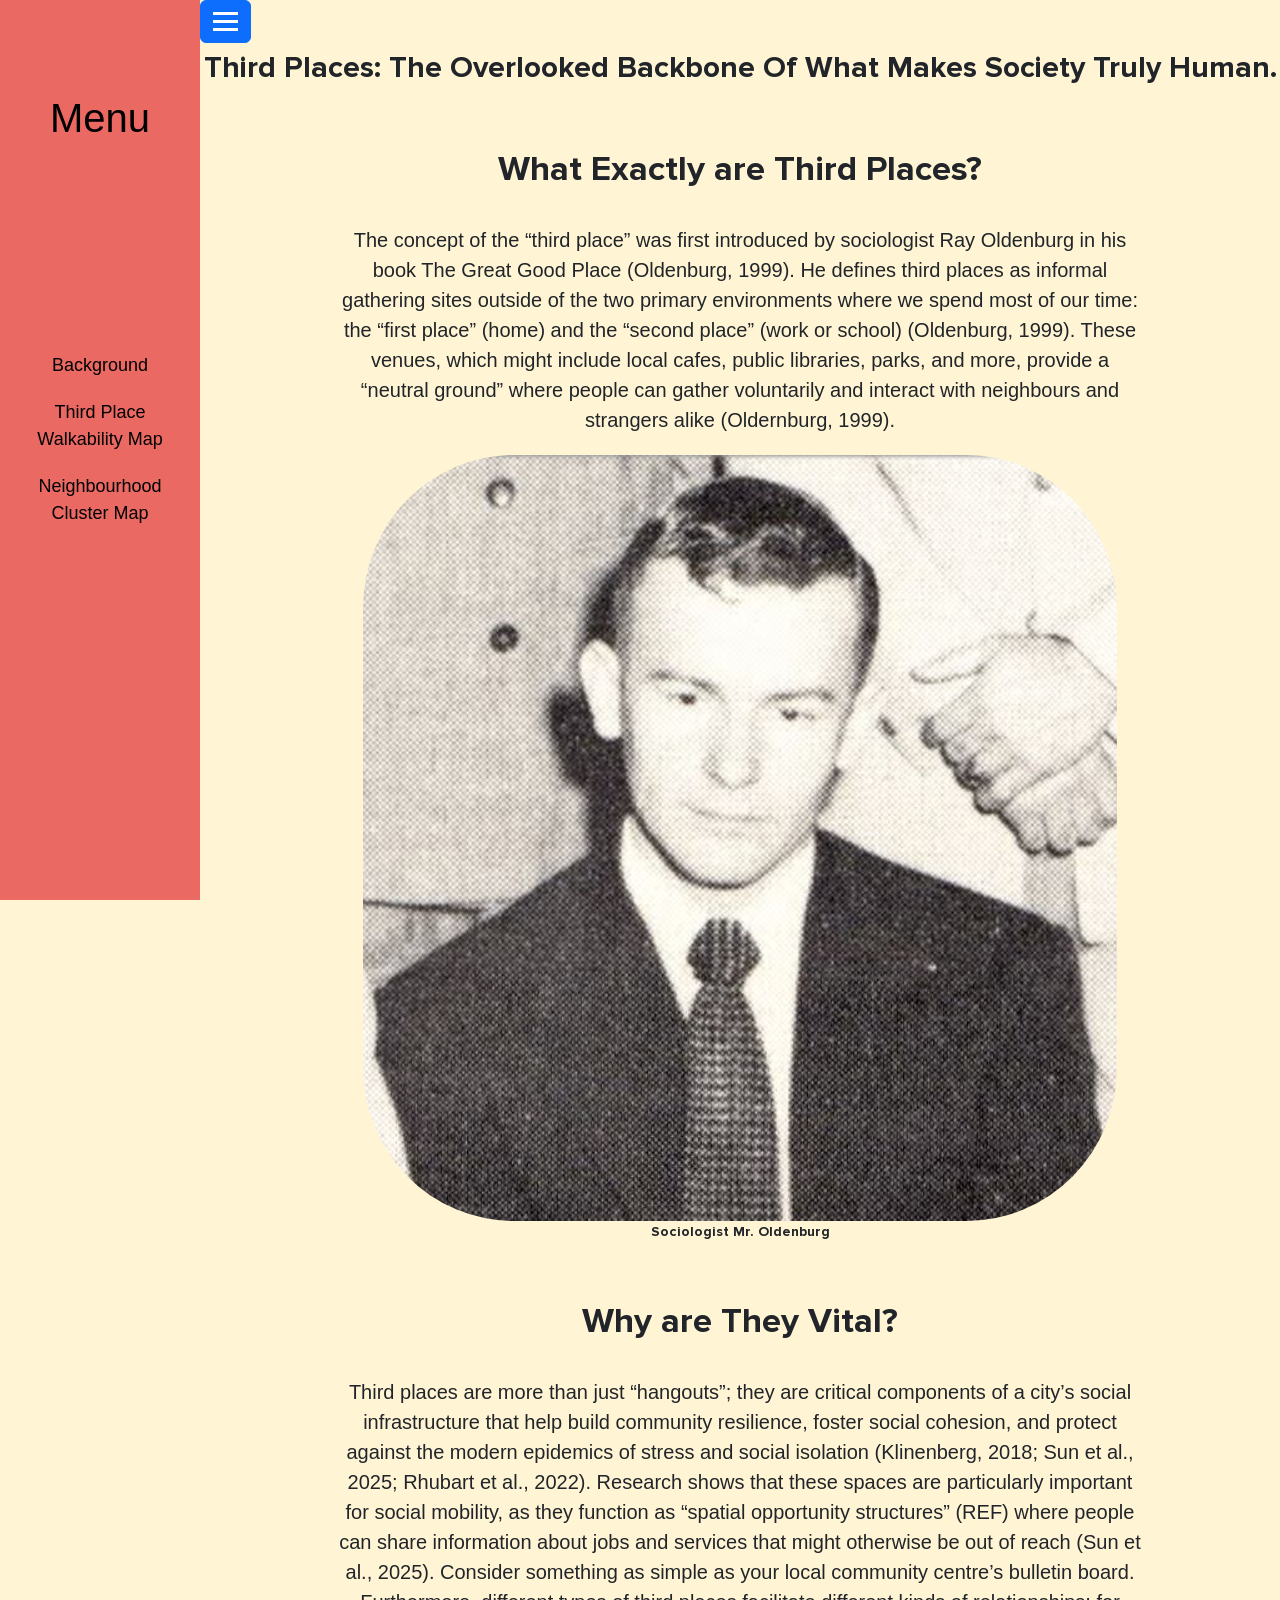
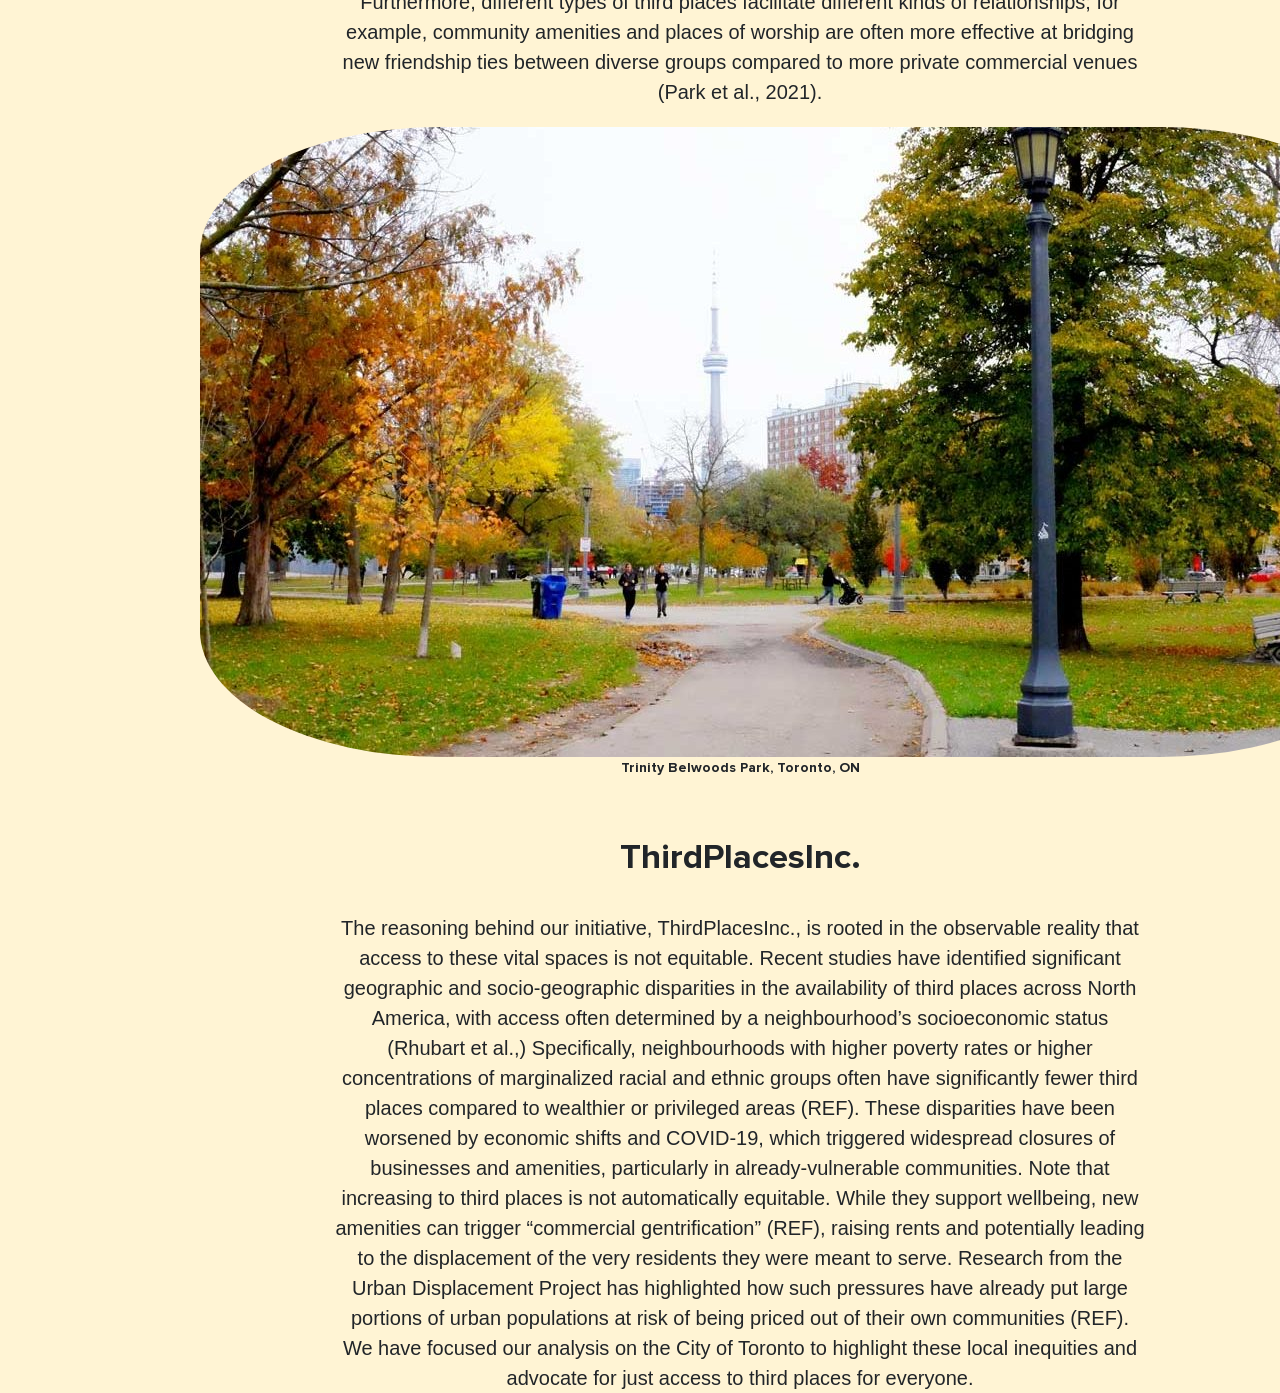
==== index.html @ 3d8f054b "menu bug fix" ====
<!DOCTYPE html>
<html lang="en">
<head>
    <meta charset="UTF-8">
    <title>ThirdPlacesInc</title>
    <!-- head link: boostrap -->
    <link href="https://cdn.jsdelivr.net/npm/bootstrap@5.3.3/dist/css/bootstrap.min.css" rel="stylesheet" integrity="sha384-QWTKZyjpPEjISv5WaRU9OFeRpok6YctnYmDr5pNlyT2bRjXh0JMhjY6hW+ALEwIH" crossorigin="anonymous">

    <!-- link to css stylesheet -->
    <link rel="stylesheet" href="css/style.css">
</head>
<body class="bg-light-orange">
<!-- body script: boostrap -->
<script src="https://cdn.jsdelivr.net/npm/bootstrap@5.3.3/dist/js/bootstrap.bundle.min.js" integrity="sha384-YvpcrYf0tY3lHB60NNkmXc5s9fDVZLESaAA55NDzOxhy9GkcIdslK1eN7N6jIeHz" crossorigin="anonymous"></script>

<!-- menu navigation -->
<div id="sidebar" class="side_menu">
    <h1 class="menu_text">Menu <br><br><br><br><br></h1>
    <a href="index.html" class="menu_link text-center">Background</a>
    <a href="third_place_access.html" class="menu_link text-center">Third Place <br> Walkability Map</a>
    <a href="neighbourhood_cluster.html" class="menu_link text-center">Neighbourhood <br> Cluster Map</a>
</div>

<!-- main page content (groups all page content so it can be pushed when menu is displayed) --->
<div id="main">
    <!-- title for this page -->
    <div class="background_pg_title text-center">Third Places: The Overlooked Backbone Of What Makes Society Truly Human.</div>
    <!-- background info about third places -->
    <div class="background_pg_heading"> <br> What Exactly are Third Places? </div>
    <div class="background_pg_text"> <br> The concept of the “third place” was first introduced by sociologist Ray Oldenburg in his book The Great Good Place (Oldenburg, 1999).
        He defines third places as informal gathering sites outside of the two primary environments where we spend most of our time: the “first place” (home) and the “second place” (work or school) (Oldenburg, 1999).
        These venues, which might include local cafes, public libraries, parks, and more, provide a “neutral ground” where people can gather voluntarily and interact with neighbours and strangers alike (Oldernburg, 1999). </div>
    <img class="img_center" src="images/oldenburg.png" alt="Image of Ray Oldenburg">
    <div class="img_caption text-center"> Sociologist Mr. Oldenburg</div>
    <div class="background_pg_heading"> <br> Why are They Vital? </div>
    <div class="background_pg_text"><br> Third places are more than just “hangouts”; they are critical components of a city’s social infrastructure that help build community resilience, foster social cohesion,
        and protect against the modern epidemics of stress and social isolation (Klinenberg, 2018; Sun et al., 2025; Rhubart et al., 2022). Research shows that these spaces are particularly important for social mobility,
        as they function as “spatial opportunity structures” (REF) where people can share information about jobs and services that might otherwise be out of reach (Sun et al., 2025). Consider something as simple as your
        local community centre’s bulletin board. Furthermore, different types of third places facilitate different kinds of relationships; for example, community amenities and places of worship are often more effective
        at bridging new friendship ties between diverse groups compared to more private commercial venues (Park et al., 2021).
    </div>
    <img class="img_center" src="images/trinity_belwoods.jpg" alt="Image of Trinity Belwoods Park, Toronto">
    <div class="img_caption text-center">Trinity Belwoods Park, Toronto, ON</div>
    <div class="background_pg_heading"><br> ThirdPlacesInc. </div>
    <div class="background_pg_text"> <br> The reasoning behind our initiative, ThirdPlacesInc., is rooted in the observable reality that access to these vital spaces is not equitable.
        Recent studies have identified significant geographic and socio-geographic disparities in the availability of third places across North America, with access often determined
        by a neighbourhood’s socioeconomic status (Rhubart et al.,) Specifically, neighbourhoods with higher poverty rates or higher concentrations of marginalized racial and ethnic
        groups often have significantly fewer third places compared to wealthier or privileged areas (REF). These disparities have been worsened by economic shifts and COVID-19, which
        triggered widespread closures of businesses and amenities, particularly in already-vulnerable communities.
        Note that increasing to third places is not automatically equitable. While they support wellbeing, new amenities can trigger “commercial gentrification” (REF),
        raising rents and potentially leading to the displacement of the very residents they were meant to serve. Research from the Urban Displacement Project has highlighted how such
        pressures have already put large portions of urban populations at risk of being priced out of their own communities (REF). We have focused our analysis on the City of Toronto to
        highlight these local inequities and advocate for just access to third places for everyone.
    </div>
    <!-- menu button -->
    <div class="btn btn-primary" id="menu_btn">
        <span></span>
        <span></span>
        <span></span>
    </div>
</div>


<!-- link to menu handler script -->
<script src="js/menu.js"></script>

</body>
</html>
---- css/style.css ----
/* -------------- CUSTOM FONTS --------------- */

@font-face {
    font-family: 'ProximaNova-Bold';
    src: url('../fonts/ProximaNova-Bold.ttf') format('truetype');
    font-weight: normal;
    font-style: normal;
}

/* ------------- WEBPAGE ATTRIBUTES --------------- */

/* ------------- BACKGROUND COLORS ---------------- */

/* bg colors */
.bg-light-green {
    background-color: #d6e4e3
}
.bg-light-pink {
    background-color: #f7edeb
}
.bg-light-orange {
    background-color: #fff4d4
}

/* ------------ MENU STYLING ---------------- */

#main
{
    transition: 0.5s; /* to match the menu transition */
}
/* menu format */
#sidebar
{
    height: 100%; /* 100% Full-height */
    width: 0; /* 0 width - change this with JavaScript */
    position: fixed; /* Stay in place */
    z-index: 1; /* Stay on top */
    top: 0; /* Stay at the top */
    left: 0;
    background-color: #eb6963; /* Light red */
    overflow-x: hidden; /* Disable horizontal scroll */
    padding-bottom: 30vh; /* Padding based on screen height */
    transition: 0.5s; /* 0.5 second transition effect for menu */
    display: flex;
    justify-content: center;
    align-items: center;
    flex-direction: column;
}
#menu_btn
{
    position: absolute;
    top: 0;
}
#menu_btn span
{
    display: block;
    width: 25px;
    height: 3px;
    margin: 5px 0;
    background: white;
}
.menu_text
{
    font-family: 'Montserrat', sans-serif;
    color: black;
}
.menu_link
{
    text-decoration: none;
    color: black;
    font-family: 'Montserrat', sans-serif;
    display: block;
    padding: 10px 0;
    font-size: 18px;
}
.menu_link:hover
{
   color: #262626;
}

/* ------------ WEBSITE TITLES STYLING ---------------- */
.background_pg_title
{
    padding-top: 5vh;
    font-size: 30px;
    font-family: 'ProximaNova-Bold', sans-serif;
}
.third_place_pg_title
{
    padding-top: 5vh;
    font-size: 25px;
    font-family: 'ProximaNova-Bold', sans-serif;
}
.neighbourhood_pg_title
{
    padding-top: 5vh;
    font-size: 25px;
    font-family: 'ProximaNova-Bold', sans-serif;
}

/* ------------ BACKGROUND PAGE TEXT STYLING ---------------- */

.background_pg_heading
{
    font-size: 35px;
    font-family: 'ProximaNova-Bold', sans-serif;
    text-align: center;
}
.background_pg_text
{
    font-size: 20px;
    font-family: 'Palatino', sans-serif;
    text-align: center;
    padding-left: 15vh;
    padding-right: 15vh;
}
.desc-text {
    font-size: 18px;
}
/* -------------- CUSTOM STYLING: FOR LAYER TOGGLE (CUSTOM CHECKBOX) -------------- */
.check {
    font-size: 14px;
}
.check input {
    display: none;
}
.check .box_lib {
    width: 12px;
    height: 12px;
    border: 2px solid #007cbf;
    border-radius: 6px;
    display: inline-block;
    vertical-align: middle;
    cursor: pointer;
}
.check input:checked + .box_lib {
    background-color: #007cbf;
    opacity: 0.7;
}
.check .box_earlyON {
    width: 12px;
    height: 12px;
    border: 2px solid #d16411;
    border-radius: 6px;
    display: inline-block;
    vertical-align: middle;
    cursor: pointer;
}
.check input:checked + .box_earlyON {
    background-color: #d16411;
    opacity: 0.7;
}
.check .box_comm {
    width: 12px;
    height: 12px;
    border: 2px solid #006911;
    border-radius: 6px;
    display: inline-block;
    vertical-align: middle;
    cursor: pointer;
}
.check input:checked + .box_comm {
    background-color: #006911;
    opacity: 0.7;
}
.check .box_worship {
    width: 12px;
    height: 12px;
    border: 2px solid #b8116a;
    border-radius: 6px;
    display: inline-block;
    vertical-align: middle;
    cursor: pointer;
}
.check input:checked + .box_worship {
    background-color: #b8116a;
    opacity: 0.7;
}

/* Form group styling */
.form-group {
    margin: auto;
    display: flex;
    width: 80%;
    align-items: center;
    justify-content: center;
}

/* ------------ LEGEND (FOR CLUSTER ANALYSIS MAP) POSITIONING AND STYLING ---------------- */
.legend {
    position: absolute;
    background-color: #fff;
    border-radius: 8px;
    bottom: 0;
    margin-bottom: 20px;
    font: 12px/20px 'Helvetica Neue', Arial, Helvetica, sans-serif;
    padding: 10px;
    right: 20px;
    z-index: 100;
    opacity: 1;
}
/* legend items styling and positioning */
.legend-colrect {
    display: inline-block;
    height: 10px;
    width: 10px;
    margin-right: 5px;
    background-color: var(--legendcolor);
}
.legend-title {
    font-size: 18px;
}
.legend-text {
    font-size: 14px;
}

/* ------------ CLUSTER DESCRIPTION PANE + TOGGLE BUTTON POSITIONING AND STYLING ---------------- */
#cluster-attributes {
    position: absolute;
    background-color: #fff;
    border-radius: 8px;
    bottom: 0;
    margin-bottom: 20px;
    font: 12px/20px 'Helvetica Neue', Arial, Helvetica, sans-serif;
    padding: 10px;
    left: 20px;
    z-index: 100;
    opacity: 1;
}
#cluster-desc-title {
    font-size: 18px;
}
.cluster-desc-text {
    font-size: 11px;
}
#cluster_desc_btn {
    background-color: #b0bfbe;
    border-color: #b0bfbe;
    color: black;
}
#cluster_desc_btn:hover {
    background-color: #a1a8a0;
    border-color: #a1a8a0;
}

/* ------------ MAP CONTAINER POSITIONING AND STYLING ---------------- */
.map_container_third_place
{
    position: absolute;
    margin: auto;
    top: 250px;
    margin-top: 5px;
    bottom: 0;
    width: 100%;
}
.map_container_cluster {
    position: absolute;
    margin: auto;
    top: 220px;
    margin-top: 5px;
    bottom: 0;
    width: 100%;
}

#layer_toggle
{
    position: absolute;
    bottom: 20px;
    right: 20px;
    padding: 15px;
    background-color: white;
    z-index: 10;
    opacity: 1;
    border-radius: 12px;
}

/* ---- BUFFER DISTANCE SLIDER ---- */
#buffer_slider
{
    position: absolute;
    bottom: 180px;
    right: 20px;
    padding: 15px;
    background-color: white;
    z-index: 10;
    opacity: 1;
    border-radius: 12px;
}
#slider_msg {
    font-size: 14px;
}



/* ------------ THIRD PLACE SEARCH + DROPDOWN MENU STYLING AND POSITIONING ---------------- */
.search_bar {
    width: 400px;
    height: 40px;
    border-radius: 10px;
    border-width: 1px;
}

.container_third_place_dropdown {
    margin: auto;
    justify-content: center;
    align-items: center;
    display: flex;
    gap: 10px;
}


.dropdown {
    position: relative;
}
.dropdown-title
{
    color: black;
    font-size: 14px;
    white-space: nowrap;
    padding-right: 10px;
}
.dropdown-content {
    display: none;
    position: absolute;
    top: 100%;
    width: 100%;
    z-index: 1000;
    background-color: white;
    border: 1px solid gray;
    border-radius: 5px;
    padding: 6px;
    box-shadow: 0 4px 10px rgba(0,0,0,0.1);
    max-height: 250px;
    overflow-y: auto;
}
.dropdown-content div:hover{
    background-color: #2647c7;
    color: white;
}
/* Placeholder text styling */
.placeholder {
    color: gray;
}


/* ------------ MAP UI ELEMENTS STYLING FOR THIRD SPACE MAP ---------------- */
/* styling for map UI headers  */
.ui_heading {
    font-size: 16px;
}

/* ------------ BUFFER DISTANCE SLIDER STYLING ---------------- */
.slider {
    -webkit-appearance: none;
    width: 100%;
    height: 15px;
    border-radius: 5px;
    background: #d3d3d3;
    outline: none;
    opacity: 1.0;
    -webkit-transition: .2s;
    transition: opacity .2s;
}

/* ------------ STYLING AND POSITIONING FOR BUFFER ALL POINTS TOGGLE SWITCH ---------------- */
/* Credit to w3schools.com */
/* The switch - the box around the slider */
.switch {
    position: relative;
    display: flex;
    width: 60px;
    height: 34px;
}

/* Hide default HTML checkbox */
.switch input {
    opacity: 0;
    width: 0;
    height: 0;
}

.all_pts_buffer_toggle {
    position: absolute;
    cursor: pointer;
    top: 0;
    left: 0;
    right: 0;
    bottom: 0;
    background-color: #ccc;
    -webkit-transition: .4s;
    transition: .4s;
}

.all_pts_buffer_toggle:before {
    position: absolute;
    content: "";
    height: 26px;
    width: 26px;
    left: 4px;
    bottom: 4px;
    background-color: white;
    -webkit-transition: .4s;
    transition: .4s;
}

input:checked + .all_pts_buffer_toggle {
    background-color: #2196F3;
}

input:focus + .all_pts_buffer_toggle {
    box-shadow: 0 0 1px #2196F3;
}

input:checked + .all_pts_buffer_toggle:before {
    -webkit-transform: translateX(26px);
    -ms-transform: translateX(26px);
    transform: translateX(26px);
}

/* Rounded sliders */
.all_pts_buffer_toggle.round {
    border-radius: 34px;
}

.all_pts_buffer_toggle.round:before {
    border-radius: 50%;
}

.flex-col {
    display: flex;
    gap: 20px;
}

/* ------------ BACKGROUND PAGE IMAGES AND CAPTIONS STYLING ---------------- */
.img_center {
    display: block;
    margin: auto;
    border-radius: 20%;
    margin-top: 20px;
}
.img_caption {
    font-size: 14px;
    font-family: ProximaNova-Bold, sans-serif;
}
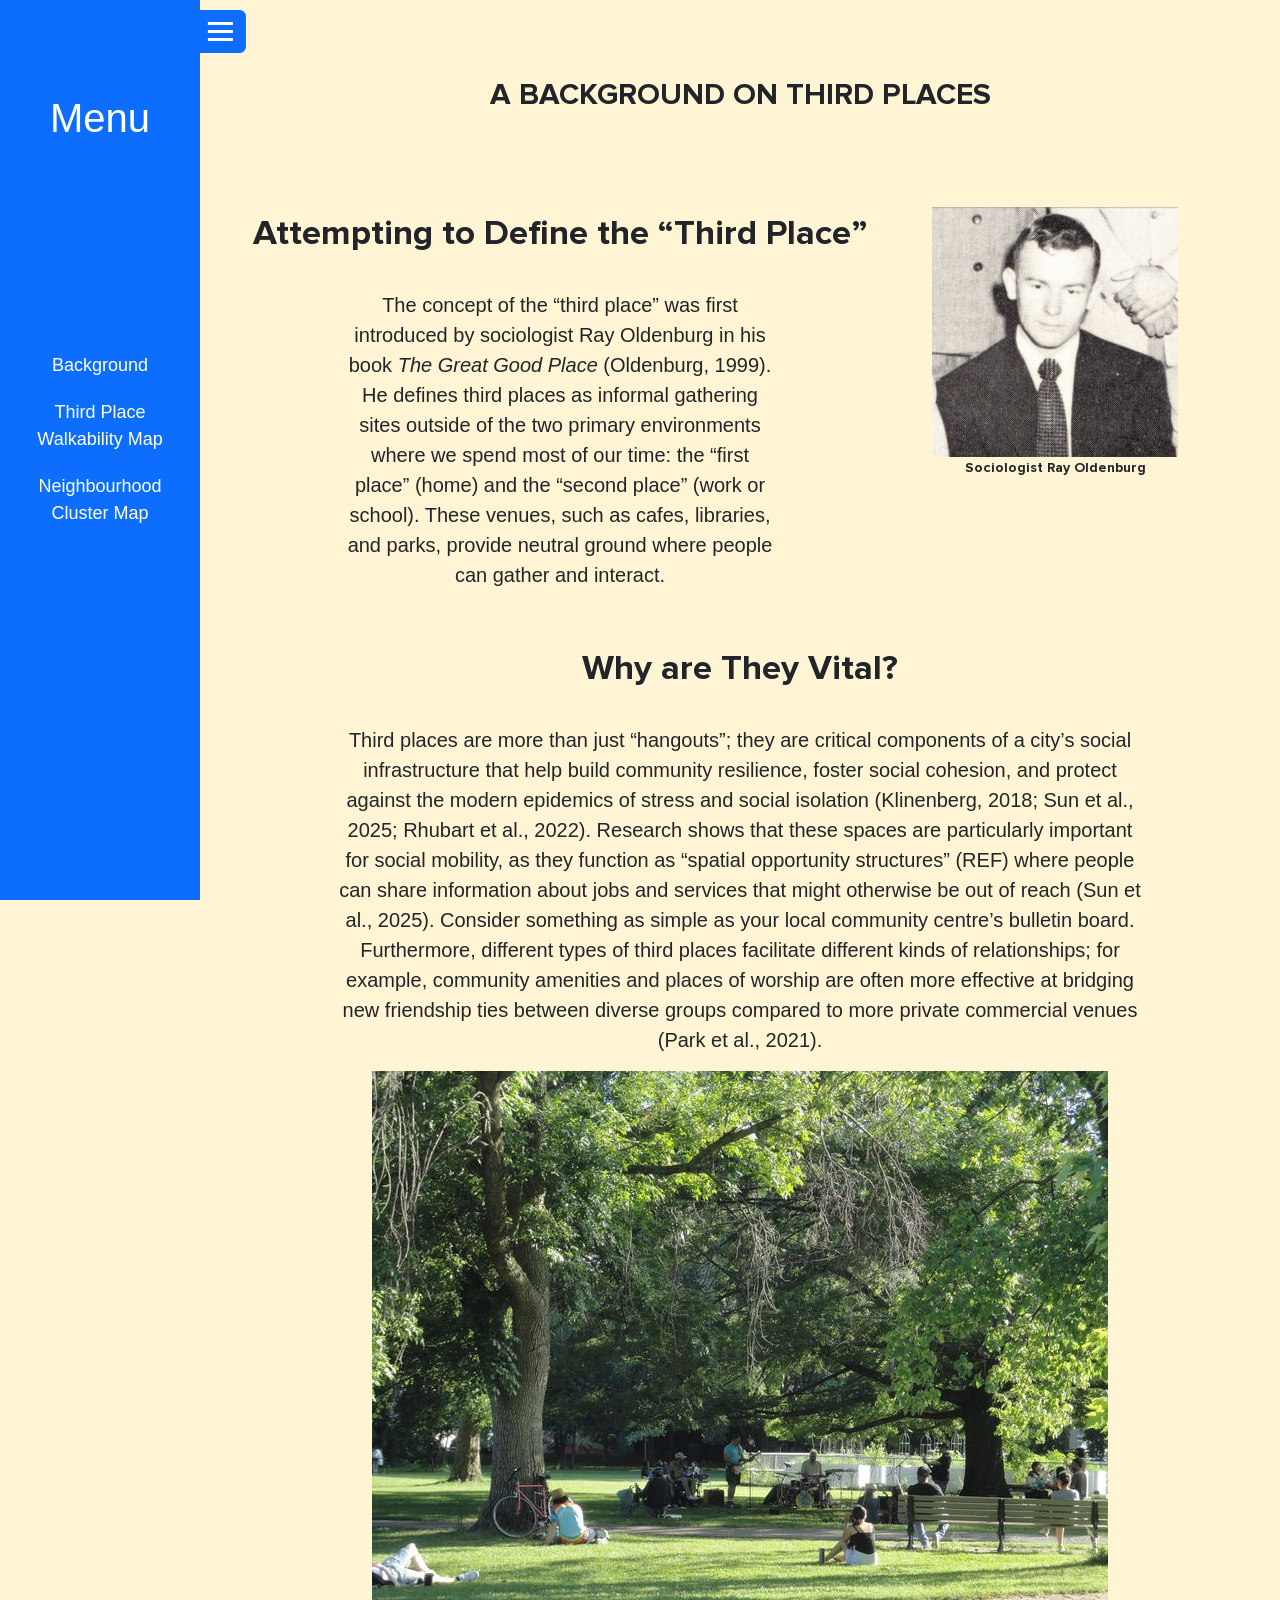
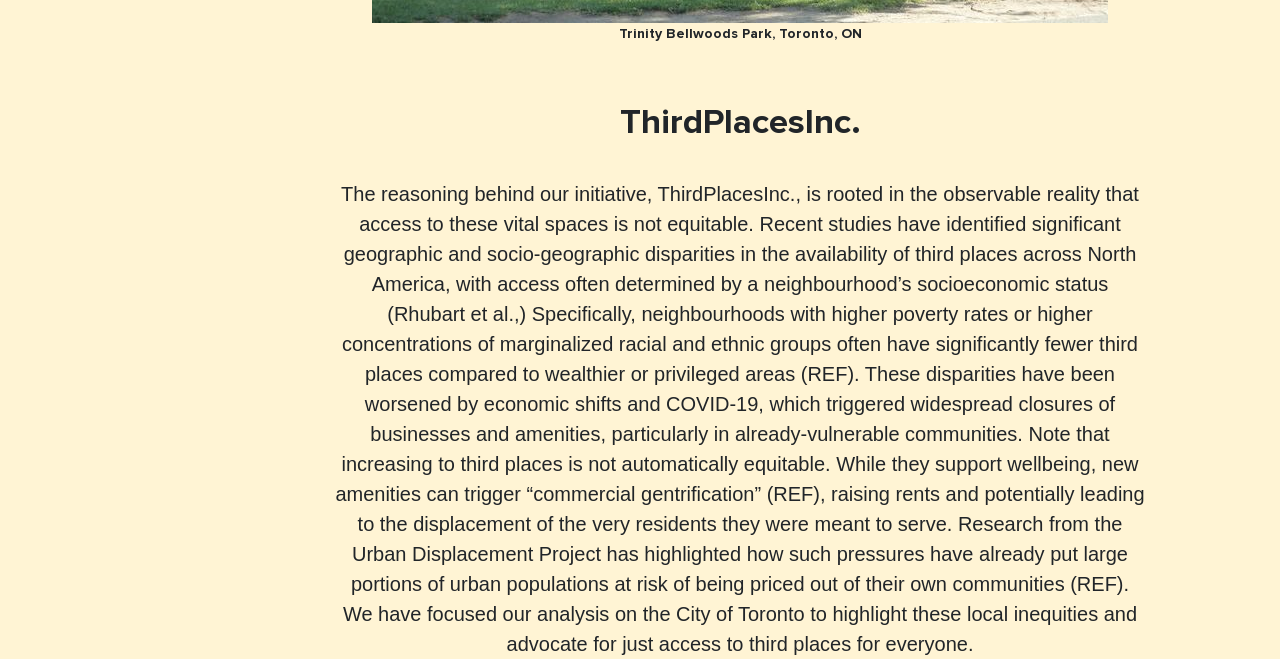
==== commit 26e43462: "Changes to background page formatting + changed map zoom/position on load" ====
--- a/index.html
+++ b/index.html
@@ -1,55 +1,102 @@
 <!DOCTYPE html>
 <html lang="en">
+
 <head>
     <meta charset="UTF-8">
     <title>ThirdPlacesInc</title>
     <!-- head link: boostrap -->
-    <link href="https://cdn.jsdelivr.net/npm/bootstrap@5.3.3/dist/css/bootstrap.min.css" rel="stylesheet" integrity="sha384-QWTKZyjpPEjISv5WaRU9OFeRpok6YctnYmDr5pNlyT2bRjXh0JMhjY6hW+ALEwIH" crossorigin="anonymous">
+    <link href="https://cdn.jsdelivr.net/npm/bootstrap@5.3.3/dist/css/bootstrap.min.css" rel="stylesheet"
+        integrity="sha384-QWTKZyjpPEjISv5WaRU9OFeRpok6YctnYmDr5pNlyT2bRjXh0JMhjY6hW+ALEwIH" crossorigin="anonymous">
 
     <!-- link to css stylesheet -->
     <link rel="stylesheet" href="css/style.css">
 </head>
+
 <body class="bg-light-orange">
-<!-- body script: boostrap -->
-<script src="https://cdn.jsdelivr.net/npm/bootstrap@5.3.3/dist/js/bootstrap.bundle.min.js" integrity="sha384-YvpcrYf0tY3lHB60NNkmXc5s9fDVZLESaAA55NDzOxhy9GkcIdslK1eN7N6jIeHz" crossorigin="anonymous"></script>
+    <!-- body script: boostrap -->
+    <script src="https://cdn.jsdelivr.net/npm/bootstrap@5.3.3/dist/js/bootstrap.bundle.min.js"
+        integrity="sha384-YvpcrYf0tY3lHB60NNkmXc5s9fDVZLESaAA55NDzOxhy9GkcIdslK1eN7N6jIeHz"
+        crossorigin="anonymous"></script>
 
-<!-- menu navigation -->
-<div id="sidebar" class="side_menu">
-    <h1 class="menu_text">Menu <br><br><br><br><br></h1>
-    <a href="index.html" class="menu_link text-center">Background</a>
-    <a href="third_place_access.html" class="menu_link text-center">Third Place <br> Walkability Map</a>
-    <a href="neighbourhood_cluster.html" class="menu_link text-center">Neighbourhood <br> Cluster Map</a>
-</div>
+    <!-- menu navigation -->
+    <div id="sidebar" class="side_menu">
+        <h1 class="menu_text">Menu <br><br><br><br><br></h1>
+        <a href="index.html" class="menu_link text-center">Background</a>
+        <a href="third_place_access.html" class="menu_link text-center">Third Place <br> Walkability Map</a>
+        <a href="neighbourhood_cluster.html" class="menu_link text-center">Neighbourhood <br> Cluster Map</a>
+    </div>
 
-<!-- main page content (groups all page content so it can be pushed when menu is displayed) --->
-<div id="main">
-    <!-- title for this page -->
-    <div class="background_pg_title text-center">Third Places: The Overlooked Backbone Of What Makes Society Truly Human.</div>
-    <!-- background info about third places -->
-    <div class="background_pg_heading"> <br> What Exactly are Third Places? </div>
-    <div class="background_pg_text"> <br> The concept of the “third place” was first introduced by sociologist Ray Oldenburg in his book The Great Good Place (Oldenburg, 1999).
-        He defines third places as informal gathering sites outside of the two primary environments where we spend most of our time: the “first place” (home) and the “second place” (work or school) (Oldenburg, 1999).
-        These venues, which might include local cafes, public libraries, parks, and more, provide a “neutral ground” where people can gather voluntarily and interact with neighbours and strangers alike (Oldernburg, 1999). </div>
-    <img class="img_center" src="images/oldenburg.png" alt="Image of Ray Oldenburg">
-    <div class="img_caption text-center"> Sociologist Mr. Oldenburg</div>
+    <!-- main page content (groups all page content so it can be pushed when menu is displayed) --->
+    <div id="main">
+        <!-- title for this page -->
+        <div class="background_pg_title text-center">A BACKGROUND ON THIRD PLACES</div>
+
+        <div class="container background-section">
+            <div class="row align-items-start"> <!--Create row -->
+                <!-- left column -->
+                <div class="col-md-8">
+                    <div class="background_pg_heading">
+                        Attempting to Define the “Third Place”
+                    </div>
+
+                    <div class="background_pg_text">
+                        <br>
+                        The concept of the “third place” was first introduced by sociologist Ray Oldenburg in his
+                        book
+                        <em>The Great Good Place</em> (Oldenburg, 1999). He defines third places as informal gathering
+                        sites
+                        outside of the two primary environments where we spend most of our time: the “first place”
+                        (home)
+                        and the “second place” (work or school). These venues, such as cafes, libraries, and
+                        parks, provide
+                        neutral ground where people can gather and interact.
+                    </div>
+                </div>
+                <!-- right column -->
+                <div class="col-md-3 text-center">
+                    <img src="images/oldenburg.png" class="img-fluid no-radius small-img" alt="Ray Oldenburg">
+                    <div class="img_caption">
+                        Sociologist Ray Oldenburg
+                    </div>
+                </div>
+            </div>
+        </div>
+
     <div class="background_pg_heading"> <br> Why are They Vital? </div>
-    <div class="background_pg_text"><br> Third places are more than just “hangouts”; they are critical components of a city’s social infrastructure that help build community resilience, foster social cohesion,
-        and protect against the modern epidemics of stress and social isolation (Klinenberg, 2018; Sun et al., 2025; Rhubart et al., 2022). Research shows that these spaces are particularly important for social mobility,
-        as they function as “spatial opportunity structures” (REF) where people can share information about jobs and services that might otherwise be out of reach (Sun et al., 2025). Consider something as simple as your
-        local community centre’s bulletin board. Furthermore, different types of third places facilitate different kinds of relationships; for example, community amenities and places of worship are often more effective
-        at bridging new friendship ties between diverse groups compared to more private commercial venues (Park et al., 2021).
+    <div class="background_pg_text"><br> Third places are more than just “hangouts”; they are critical
+        components of a city’s social infrastructure that help build community resilience, foster social
+        cohesion,
+        and protect against the modern epidemics of stress and social isolation (Klinenberg, 2018; Sun et al.,
+        2025; Rhubart et al., 2022). Research shows that these spaces are particularly important for social
+        mobility,
+        as they function as “spatial opportunity structures” (REF) where people can share information about jobs
+        and services that might otherwise be out of reach (Sun et al., 2025). Consider something as simple as
+        your
+        local community centre’s bulletin board. Furthermore, different types of third places facilitate
+        different kinds of relationships; for example, community amenities and places of worship are often more
+        effective
+        at bridging new friendship ties between diverse groups compared to more private commercial venues (Park
+        et al., 2021).
     </div>
-    <img class="img_center" src="images/trinity_belwoods.jpg" alt="Image of Trinity Belwoods Park, Toronto">
-    <div class="img_caption text-center">Trinity Belwoods Park, Toronto, ON</div>
+    <img src="images/trinity_bellwoods_2.jpg" class="img-fluid no-radius d-block mx-auto mt-3" alt="Image of Trinity Bellwoods Park, Toronto">
+    <div class="img_caption text-center">Trinity Bellwoods Park, Toronto, ON</div>
     <div class="background_pg_heading"><br> ThirdPlacesInc. </div>
-    <div class="background_pg_text"> <br> The reasoning behind our initiative, ThirdPlacesInc., is rooted in the observable reality that access to these vital spaces is not equitable.
-        Recent studies have identified significant geographic and socio-geographic disparities in the availability of third places across North America, with access often determined
-        by a neighbourhood’s socioeconomic status (Rhubart et al.,) Specifically, neighbourhoods with higher poverty rates or higher concentrations of marginalized racial and ethnic
-        groups often have significantly fewer third places compared to wealthier or privileged areas (REF). These disparities have been worsened by economic shifts and COVID-19, which
-        triggered widespread closures of businesses and amenities, particularly in already-vulnerable communities.
-        Note that increasing to third places is not automatically equitable. While they support wellbeing, new amenities can trigger “commercial gentrification” (REF),
-        raising rents and potentially leading to the displacement of the very residents they were meant to serve. Research from the Urban Displacement Project has highlighted how such
-        pressures have already put large portions of urban populations at risk of being priced out of their own communities (REF). We have focused our analysis on the City of Toronto to
+    <div class="background_pg_text"> <br> The reasoning behind our initiative, ThirdPlacesInc., is rooted in the
+        observable reality that access to these vital spaces is not equitable.
+        Recent studies have identified significant geographic and socio-geographic disparities in the
+        availability of third places across North America, with access often determined
+        by a neighbourhood’s socioeconomic status (Rhubart et al.,) Specifically, neighbourhoods with higher
+        poverty rates or higher concentrations of marginalized racial and ethnic
+        groups often have significantly fewer third places compared to wealthier or privileged areas (REF).
+        These disparities have been worsened by economic shifts and COVID-19, which
+        triggered widespread closures of businesses and amenities, particularly in already-vulnerable
+        communities.
+        Note that increasing to third places is not automatically equitable. While they support wellbeing, new
+        amenities can trigger “commercial gentrification” (REF),
+        raising rents and potentially leading to the displacement of the very residents they were meant to
+        serve. Research from the Urban Displacement Project has highlighted how such
+        pressures have already put large portions of urban populations at risk of being priced out of their own
+        communities (REF). We have focused our analysis on the City of Toronto to
         highlight these local inequities and advocate for just access to third places for everyone.
     </div>
     <!-- menu button -->
@@ -58,12 +105,12 @@
         <span></span>
         <span></span>
     </div>
-</div>
+    </div>
 
 
-<!-- link to menu handler script -->
-<script src="js/menu.js"></script>
+    <!-- link to menu handler script -->
+    <script src="js/menu.js"></script>
 
 </body>
-</html>
 
+</html>
--- a/css/style.css
+++ b/css/style.css
@@ -37,7 +37,7 @@
     z-index: 1; /* Stay on top */
     top: 0; /* Stay at the top */
     left: 0;
-    background-color: #eb6963; /* Light red */
+    background-color: #0d6efd; /* Bootstrap blue to match menu-btn */
     overflow-x: hidden; /* Disable horizontal scroll */
     padding-bottom: 30vh; /* Padding based on screen height */
     transition: 0.5s; /* 0.5 second transition effect for menu */
@@ -48,8 +48,10 @@
 }
 #menu_btn
 {
-    position: absolute;
-    top: 0;
+    position: fixed;
+    top: 10px;
+    transform: translateX(-10%); /* Adjust the position so button looks like a "pulltab" from menu */
+    z-index: 0; /* Keep it behind the menu, but above other content */
 }
 #menu_btn span
 {
@@ -62,26 +64,27 @@
 .menu_text
 {
     font-family: 'Montserrat', sans-serif;
-    color: black;
+    color: white;
 }
 .menu_link
 {
     text-decoration: none;
-    color: black;
+    color: white;
     font-family: 'Montserrat', sans-serif;
     display: block;
     padding: 10px 0;
     font-size: 18px;
+    white-space: nowrap;   /* prevents menu text from re-wrapping on open/close*/
 }
 .menu_link:hover
 {
-   color: #262626;
+   color: #cdcdcd;
 }
 
 /* ------------ WEBSITE TITLES STYLING ---------------- */
 .background_pg_title
 {
-    padding-top: 5vh;
+    padding-top: 8vh;
     font-size: 30px;
     font-family: 'ProximaNova-Bold', sans-serif;
 }
@@ -117,6 +120,9 @@
 .desc-text {
     font-size: 18px;
 }
+.background-section {
+    margin-top: 90px;
+}
 /* -------------- CUSTOM STYLING: FOR LAYER TOGGLE (CUSTOM CHECKBOX) -------------- */
 .check {
     font-size: 14px;
@@ -177,13 +183,14 @@
     opacity: 0.7;
 }
 
-/* Form group styling */
+/* Form group styling (dropdown) */
 .form-group {
     margin: auto;
     display: flex;
     width: 80%;
     align-items: center;
     justify-content: center;
+    padding-bottom: 4px; /* Padding to prevent border highlight cut-off */
 }
 
 /* ------------ LEGEND (FOR CLUSTER ANALYSIS MAP) POSITIONING AND STYLING ---------------- */
@@ -223,7 +230,7 @@
     margin-bottom: 20px;
     font: 12px/20px 'Helvetica Neue', Arial, Helvetica, sans-serif;
     padding: 10px;
-    left: 20px;
+    right: 20px;
     z-index: 100;
     opacity: 1;
 }
@@ -233,6 +240,26 @@
 .cluster-desc-text {
     font-size: 11px;
 }
+
+/* cluster description rows with colour box */
+.cluster-row {
+    display: flex;
+    align-items: flex-start;
+    gap: 8px;
+    margin-bottom: 6px;
+}
+
+/* coloured square beside each cluster description */
+.cluster-color {
+    width: 12px;
+    height: 12px;
+    display: inline-block;
+    border-radius: 2px;
+    flex-shrink: 0;
+    margin-top: 4px; /* aligns square with first line of text */
+}
+
+/* Toggle button styling */
 #cluster_desc_btn {
     background-color: #b0bfbe;
     border-color: #b0bfbe;
@@ -431,14 +458,27 @@
     gap: 20px;
 }
 
-/* ------------ BACKGROUND PAGE IMAGES AND CAPTIONS STYLING ---------------- */
-.img_center {
-    display: block;
-    margin: auto;
-    border-radius: 20%;
-    margin-top: 20px;
-}
+/* ------------ BACKGROUND PAGE CAPTIONS STYLING ---------------- */
 .img_caption {
     font-size: 14px;
     font-family: ProximaNova-Bold, sans-serif;
-}+}
+
+/* ------------ MAP CONTROLS POSITIONING ---------------- */
+/* Shift Mapbox controls when menu is open */
+.mapboxgl-ctrl-top-right {
+    right: 10px;
+    top: 10px;
+    transition: right 0.5s;
+}
+
+.menu-open .mapboxgl-ctrl-top-right {
+    right: 210px; /* 200px menu + small buffer */
+}
+
+/* Prevent page from becoming wider than the viewport when #main shifts right */
+/* no horizontal scrolling */
+html, body {
+    overflow-x: hidden;
+}
+
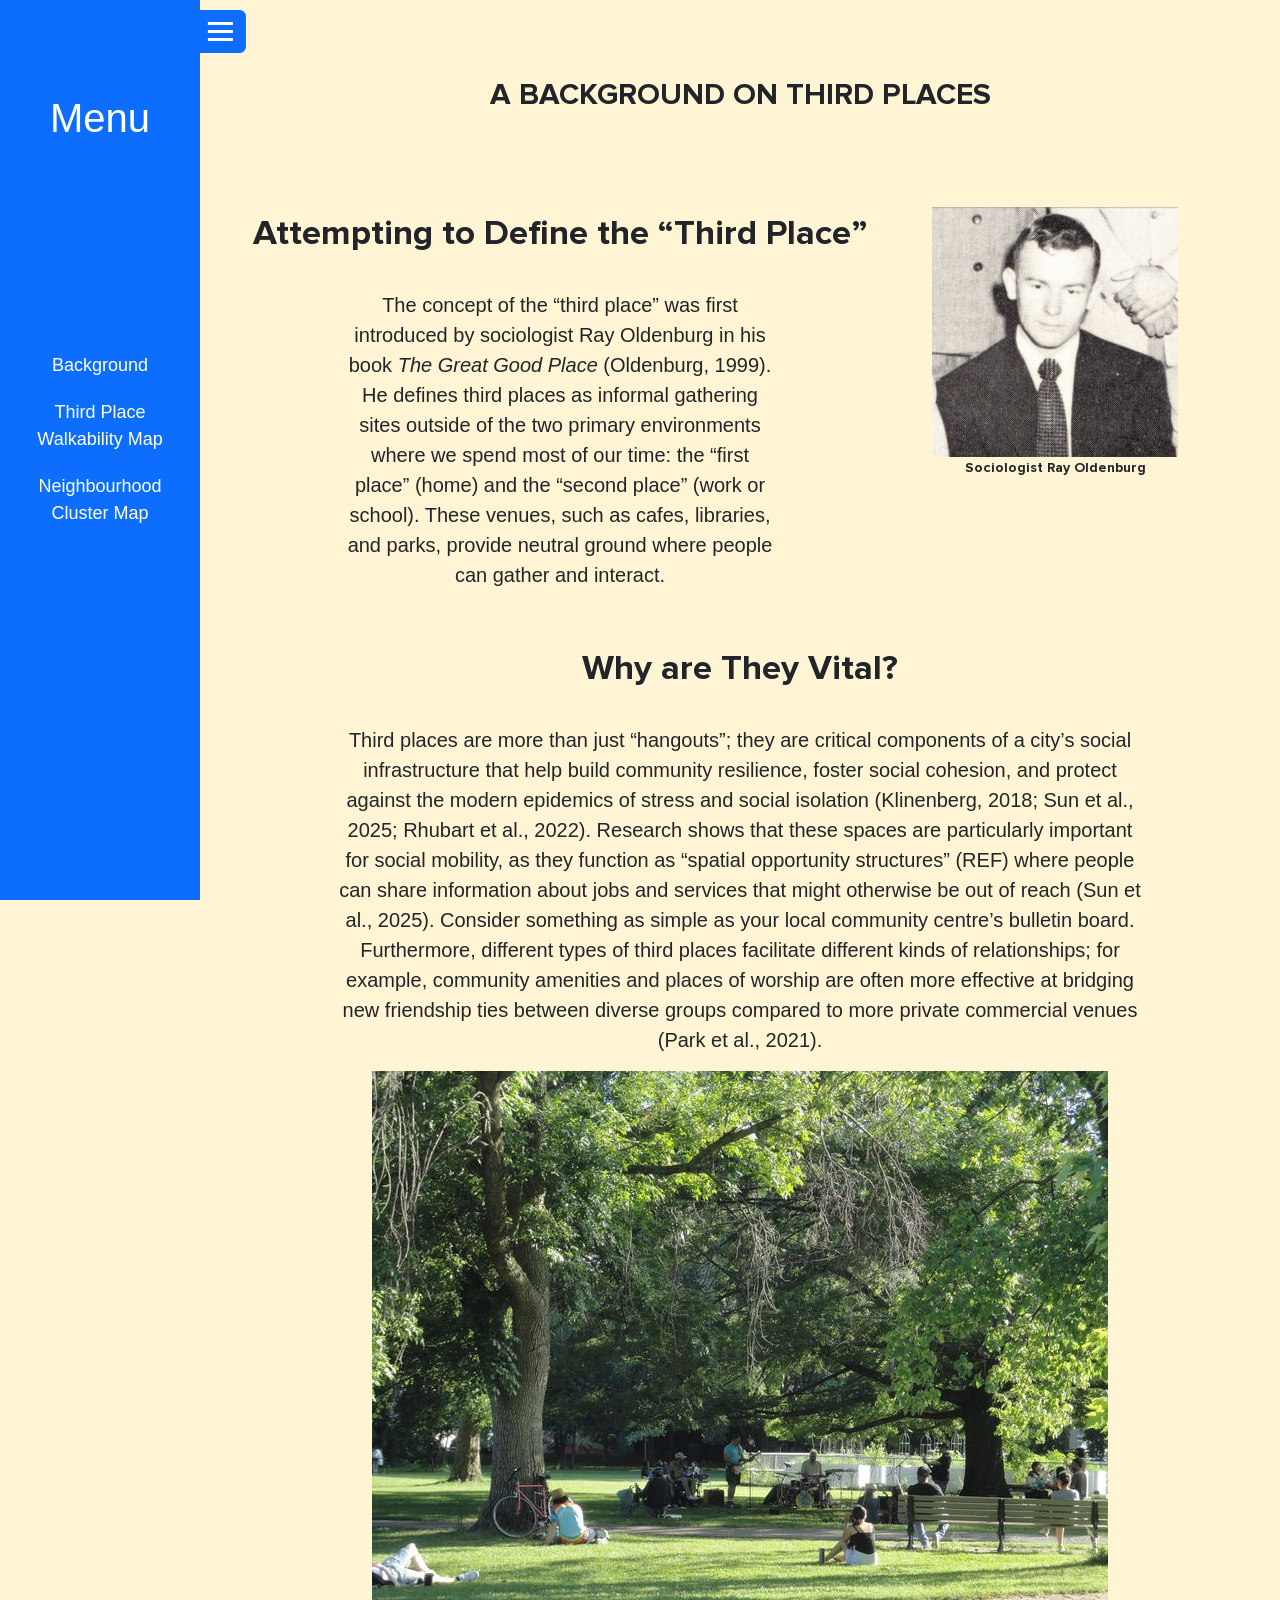
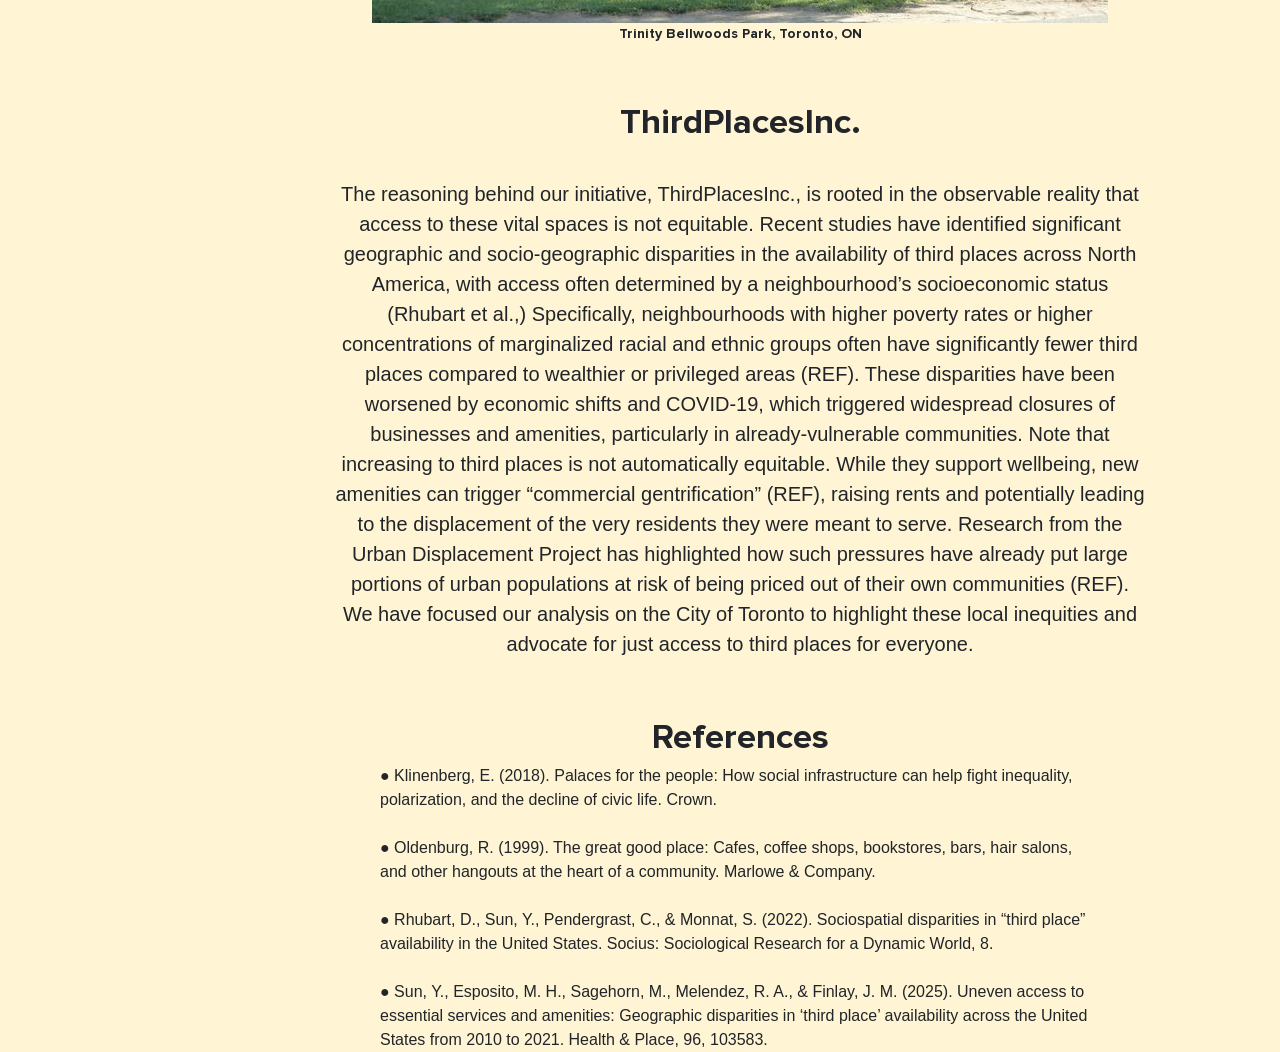
==== commit 615308cc: "added a reference list (still need to add a few more references)" ====
--- a/index.html
+++ b/index.html
@@ -99,7 +99,15 @@
         communities (REF). We have focused our analysis on the City of Toronto to
         highlight these local inequities and advocate for just access to third places for everyone.
     </div>
-    <!-- menu button -->
+    <div class="background_pg_heading"><br> References </div>
+        <div class="background_pg_reference_text">
+            ● Klinenberg, E. (2018). Palaces for the people: How social infrastructure can help fight inequality, polarization, and the decline of civic life. Crown. <br><br>
+            ● Oldenburg, R. (1999). The great good place: Cafes, coffee shops, bookstores, bars, hair salons, and other hangouts at the heart of a community. Marlowe & Company. <br><br>
+            ● Rhubart, D., Sun, Y., Pendergrast, C., & Monnat, S. (2022). Sociospatial disparities in “third place” availability in the United States. Socius: Sociological Research for a Dynamic World, 8.  <br><br>
+            ● Sun, Y., Esposito, M. H., Sagehorn, M., Melendez, R. A., & Finlay, J. M. (2025). Uneven access to essential services and amenities: Geographic disparities in ‘third place’ availability across the United States from 2010 to 2021. Health & Place, 96, 103583.
+
+        </div>
+            <!-- menu button -->
     <div class="btn btn-primary" id="menu_btn">
         <span></span>
         <span></span>
--- a/css/style.css
+++ b/css/style.css
@@ -123,6 +123,14 @@
 .background-section {
     margin-top: 90px;
 }
+.background_pg_reference_text {
+    font-family: 'Palatino', sans-serif;
+    font-size: 16px;
+    text-align: left;
+    padding-left: 20vh;
+    padding-right: 20vh;
+}
+
 /* -------------- CUSTOM STYLING: FOR LAYER TOGGLE (CUSTOM CHECKBOX) -------------- */
 .check {
     font-size: 14px;
@@ -351,7 +359,7 @@
     position: absolute;
     top: 100%;
     width: 100%;
-    z-index: 1000;
+    z-index: 1;
     background-color: white;
     border: 1px solid gray;
     border-radius: 5px;
@@ -478,7 +486,7 @@
 
 /* Prevent page from becoming wider than the viewport when #main shifts right */
 /* no horizontal scrolling */
-html, body {
+body {
     overflow-x: hidden;
 }
 
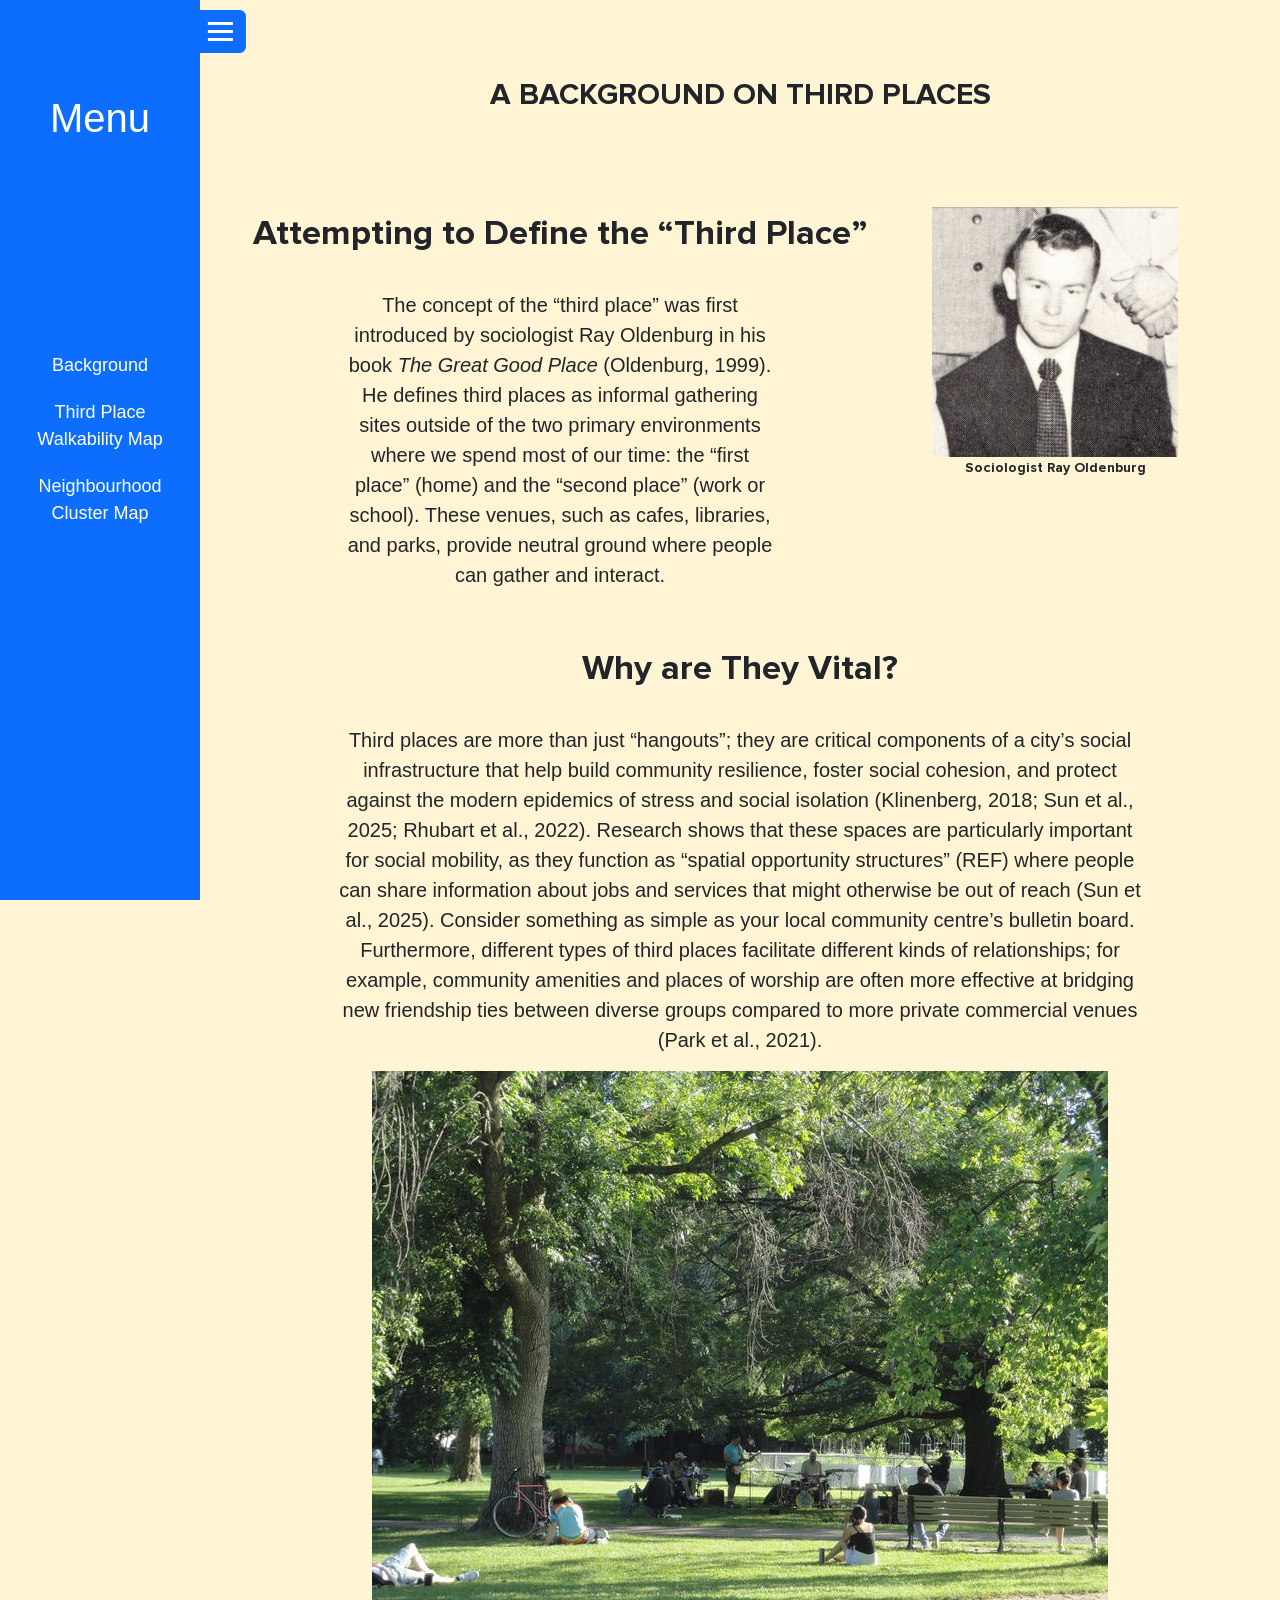
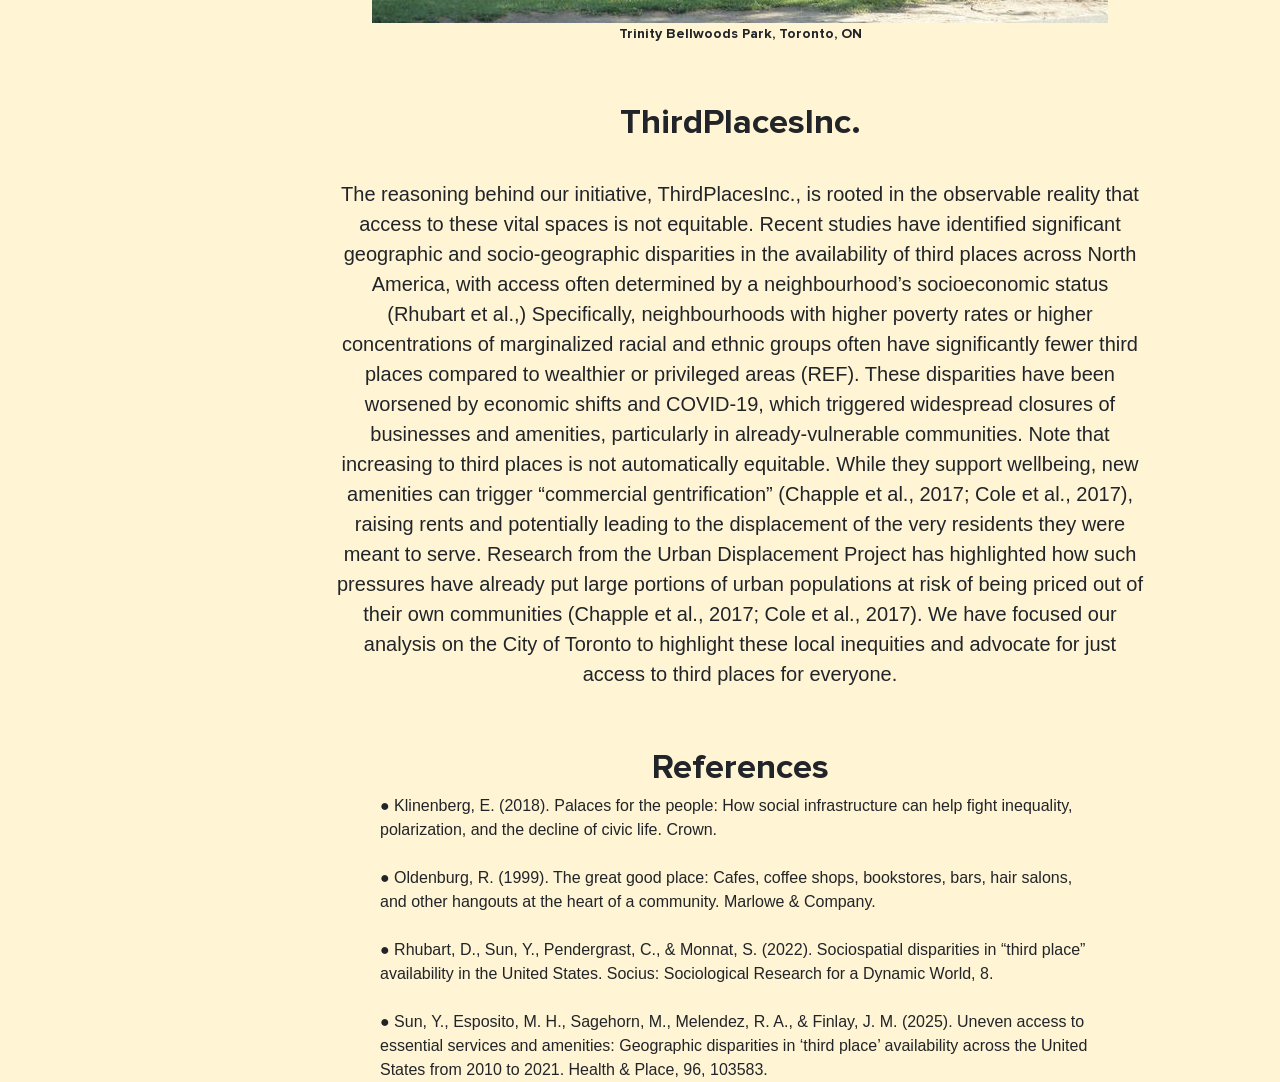
==== commit d7f2a2ba: "fixed issue where points wouldn't display on top of buffers" ====
--- a/index.html
+++ b/index.html
@@ -92,11 +92,11 @@
         triggered widespread closures of businesses and amenities, particularly in already-vulnerable
         communities.
         Note that increasing to third places is not automatically equitable. While they support wellbeing, new
-        amenities can trigger “commercial gentrification” (REF),
+        amenities can trigger “commercial gentrification” (Chapple et al., 2017; Cole et al., 2017),
         raising rents and potentially leading to the displacement of the very residents they were meant to
         serve. Research from the Urban Displacement Project has highlighted how such
         pressures have already put large portions of urban populations at risk of being priced out of their own
-        communities (REF). We have focused our analysis on the City of Toronto to
+        communities (Chapple et al., 2017; Cole et al., 2017). We have focused our analysis on the City of Toronto to
         highlight these local inequities and advocate for just access to third places for everyone.
     </div>
     <div class="background_pg_heading"><br> References </div>
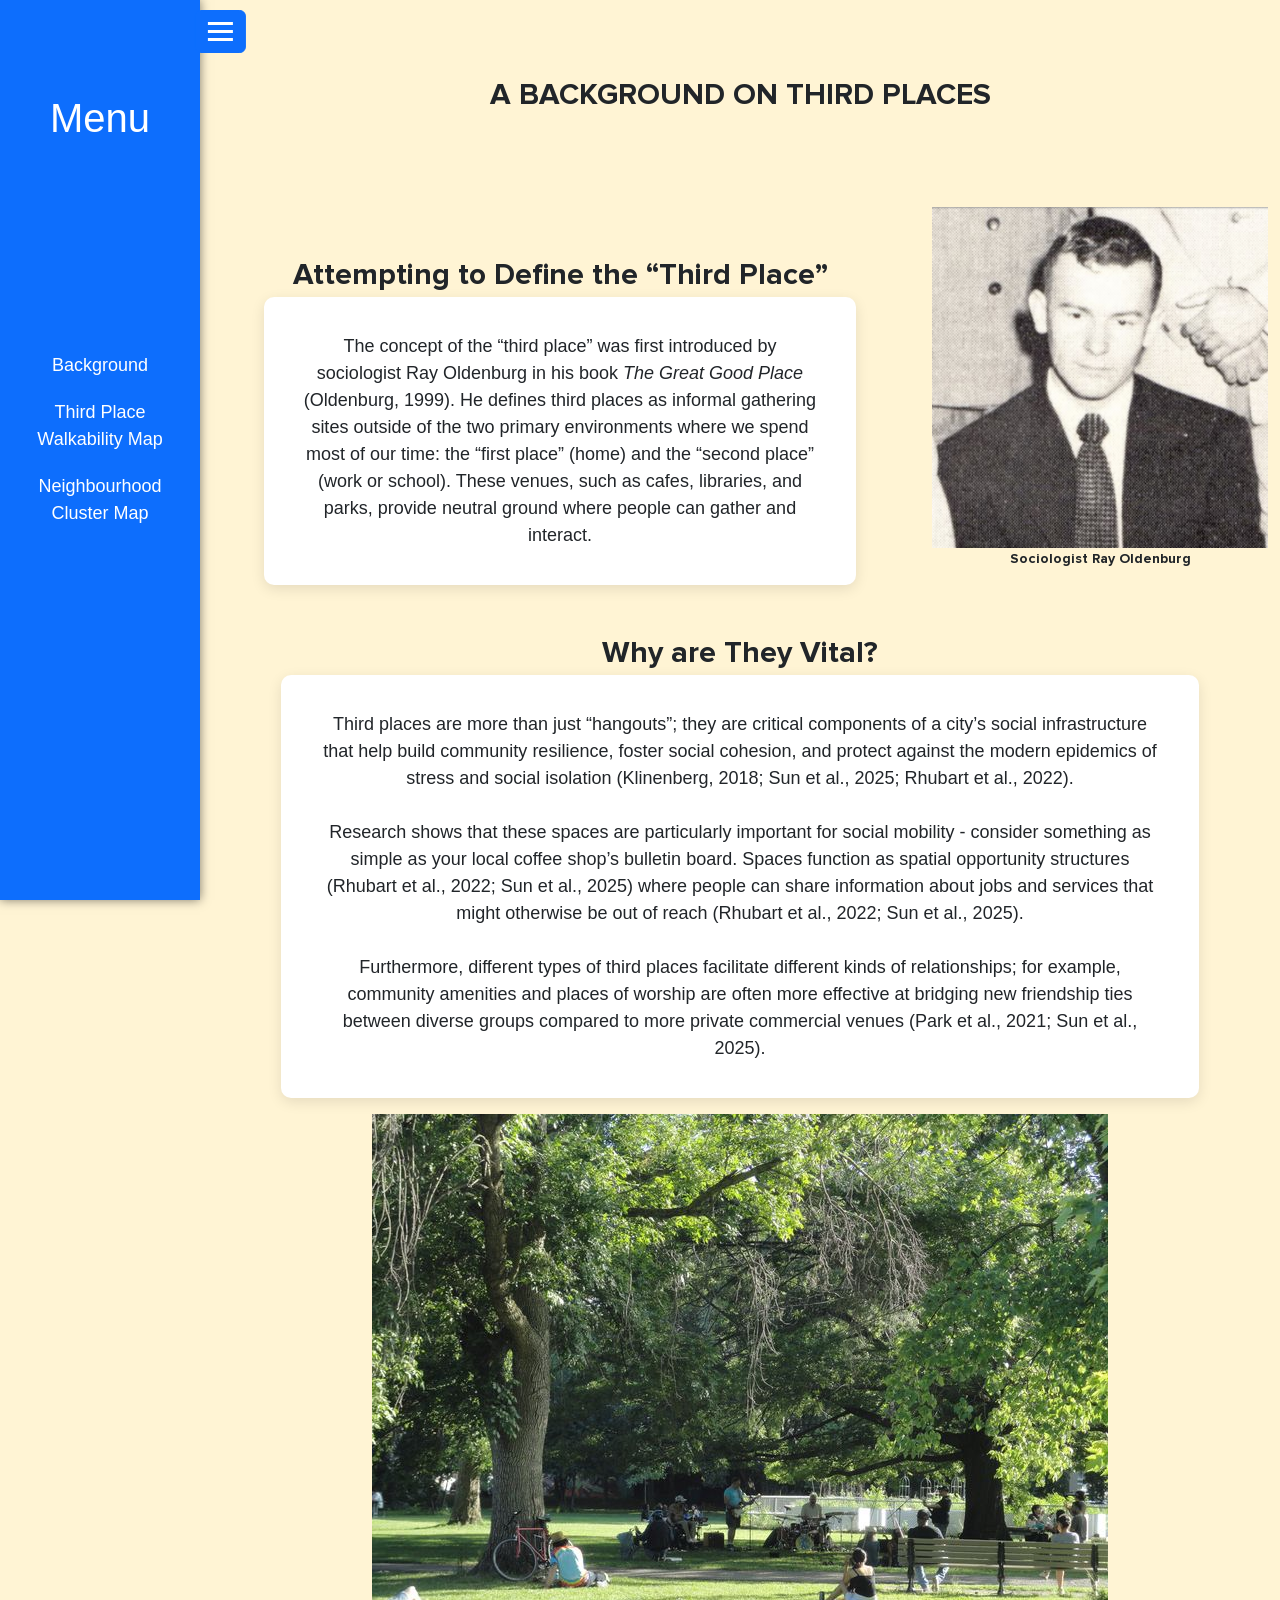
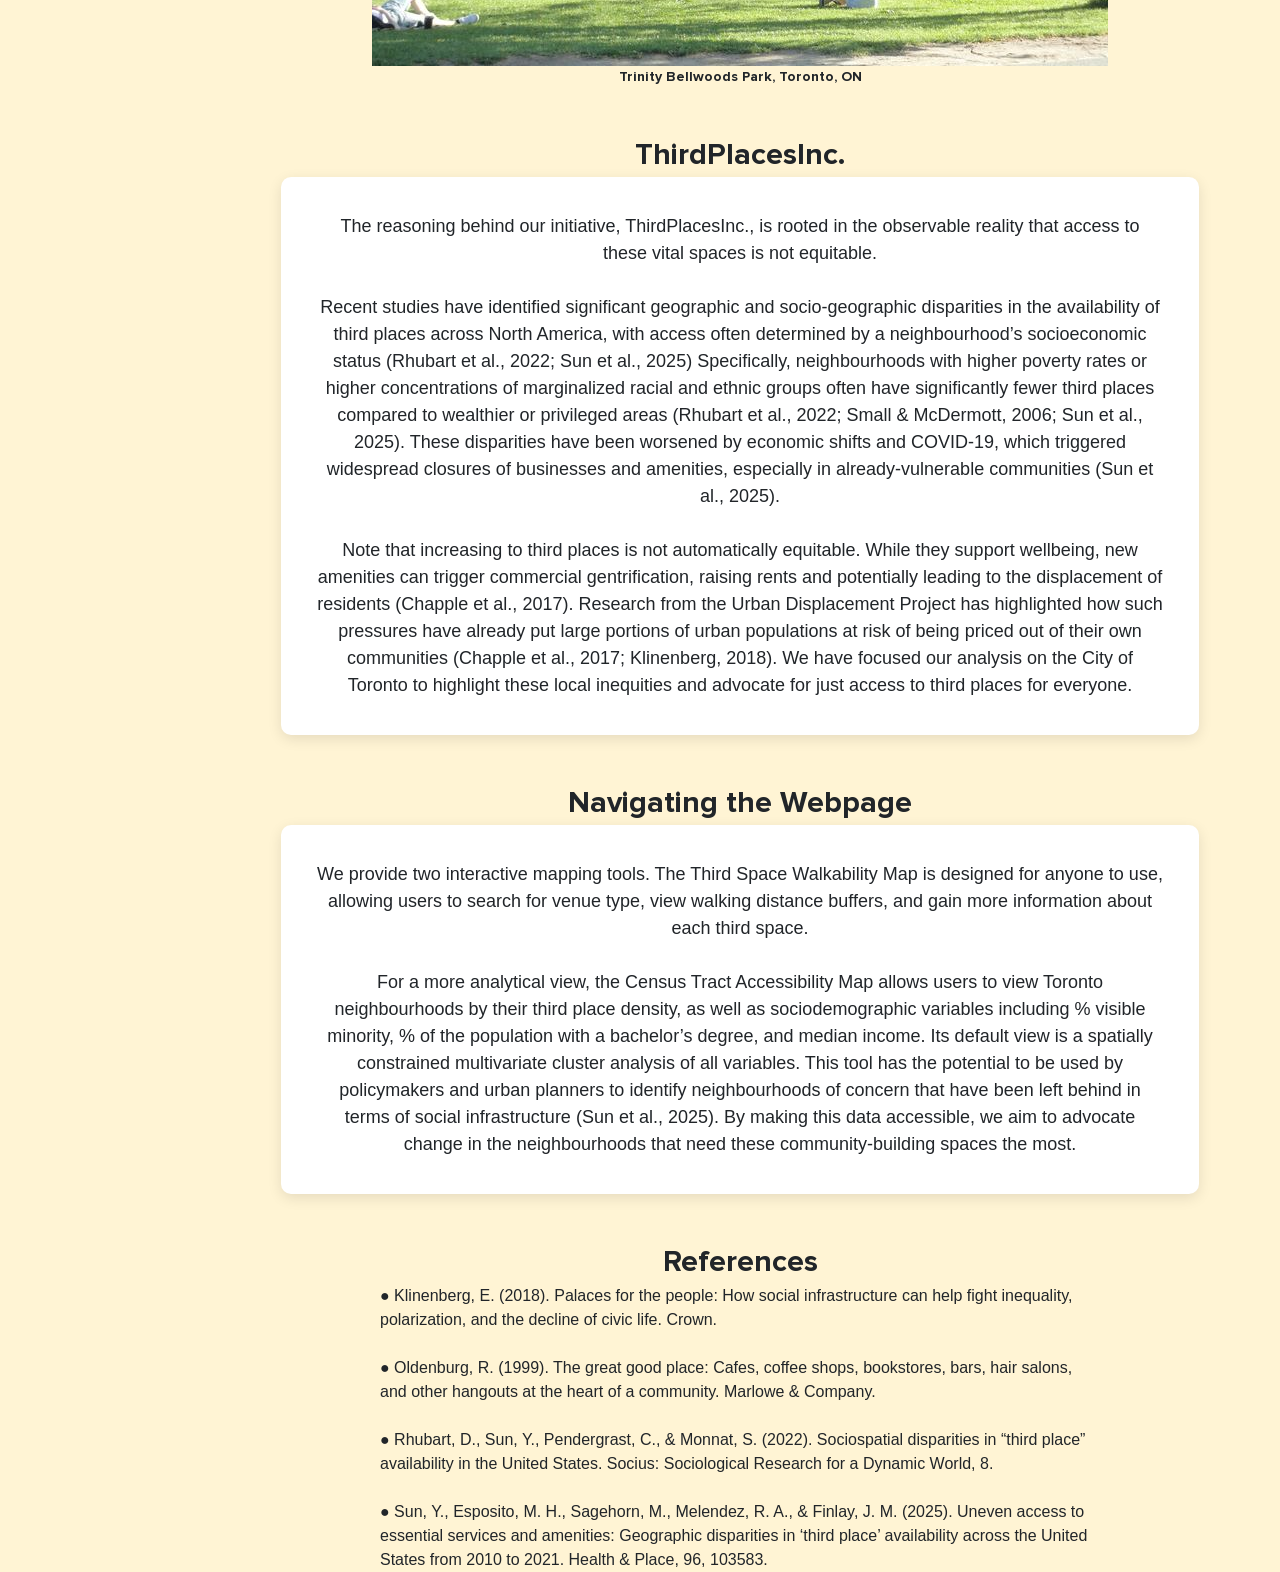
==== commit c51e2732: "text editing and stylization" ====
--- a/index.html
+++ b/index.html
@@ -25,94 +25,124 @@
         <a href="third_place_access.html" class="menu_link text-center">Third Place <br> Walkability Map</a>
         <a href="neighbourhood_cluster.html" class="menu_link text-center">Neighbourhood <br> Cluster Map</a>
     </div>
-
-    <!-- main page content (groups all page content so it can be pushed when menu is displayed) --->
+    <!-- main page content (groups all page content so it can be pushed when menu is displayed) -->
     <div id="main">
         <!-- title for this page -->
         <div class="background_pg_title text-center">A BACKGROUND ON THIRD PLACES</div>
 
         <div class="container background-section">
-            <div class="row align-items-start"> <!--Create row -->
+            <div class="row align-items-start"> <!-- create row -->
+
                 <!-- left column -->
                 <div class="col-md-8">
                     <div class="background_pg_heading">
-                        Attempting to Define the “Third Place”
+                        <br> Attempting to Define the “Third Place”
                     </div>
 
-                    <div class="background_pg_text">
-                        <br>
-                        The concept of the “third place” was first introduced by sociologist Ray Oldenburg in his
-                        book
-                        <em>The Great Good Place</em> (Oldenburg, 1999). He defines third places as informal gathering
-                        sites
-                        outside of the two primary environments where we spend most of our time: the “first place”
-                        (home)
-                        and the “second place” (work or school). These venues, such as cafes, libraries, and
-                        parks, provide
-                        neutral ground where people can gather and interact.
+                    <div class="text-card">
+                        <div class="background_pg_text">
+                            The concept of the “third place” was first introduced by sociologist Ray Oldenburg in his
+                            book
+                            <em>The Great Good Place</em> (Oldenburg, 1999). He defines third places as informal
+                            gathering
+                            sites
+                            outside of the two primary environments where we spend most of our time: the “first place”
+                            (home)
+                            and the “second place” (work or school). These venues, such as cafes, libraries, and
+                            parks, provide
+                            neutral ground where people can gather and interact.
+                        </div>
                     </div>
                 </div>
+
                 <!-- right column -->
-                <div class="col-md-3 text-center">
+                <div class="col-md-4 text-center">
                     <img src="images/oldenburg.png" class="img-fluid no-radius small-img" alt="Ray Oldenburg">
                     <div class="img_caption">
                         Sociologist Ray Oldenburg
                     </div>
                 </div>
+
             </div>
         </div>
 
-    <div class="background_pg_heading"> <br> Why are They Vital? </div>
-    <div class="background_pg_text"><br> Third places are more than just “hangouts”; they are critical
-        components of a city’s social infrastructure that help build community resilience, foster social
-        cohesion,
-        and protect against the modern epidemics of stress and social isolation (Klinenberg, 2018; Sun et al.,
-        2025; Rhubart et al., 2022). Research shows that these spaces are particularly important for social
-        mobility,
-        as they function as “spatial opportunity structures” (REF) where people can share information about jobs
-        and services that might otherwise be out of reach (Sun et al., 2025). Consider something as simple as
-        your
-        local community centre’s bulletin board. Furthermore, different types of third places facilitate
-        different kinds of relationships; for example, community amenities and places of worship are often more
-        effective
-        at bridging new friendship ties between diverse groups compared to more private commercial venues (Park
-        et al., 2021).
-    </div>
-    <img src="images/trinity_bellwoods_2.jpg" class="img-fluid no-radius d-block mx-auto mt-3" alt="Image of Trinity Bellwoods Park, Toronto">
-    <div class="img_caption text-center">Trinity Bellwoods Park, Toronto, ON</div>
-    <div class="background_pg_heading"><br> ThirdPlacesInc. </div>
-    <div class="background_pg_text"> <br> The reasoning behind our initiative, ThirdPlacesInc., is rooted in the
-        observable reality that access to these vital spaces is not equitable.
-        Recent studies have identified significant geographic and socio-geographic disparities in the
-        availability of third places across North America, with access often determined
-        by a neighbourhood’s socioeconomic status (Rhubart et al.,) Specifically, neighbourhoods with higher
-        poverty rates or higher concentrations of marginalized racial and ethnic
-        groups often have significantly fewer third places compared to wealthier or privileged areas (REF).
-        These disparities have been worsened by economic shifts and COVID-19, which
-        triggered widespread closures of businesses and amenities, particularly in already-vulnerable
-        communities.
-        Note that increasing to third places is not automatically equitable. While they support wellbeing, new
-        amenities can trigger “commercial gentrification” (Chapple et al., 2017; Cole et al., 2017),
-        raising rents and potentially leading to the displacement of the very residents they were meant to
-        serve. Research from the Urban Displacement Project has highlighted how such
-        pressures have already put large portions of urban populations at risk of being priced out of their own
-        communities (Chapple et al., 2017; Cole et al., 2017). We have focused our analysis on the City of Toronto to
-        highlight these local inequities and advocate for just access to third places for everyone.
-    </div>
-    <div class="background_pg_heading"><br> References </div>
+
+        <div class="background_pg_heading"> <br> Why are They Vital? </div>
+        <div class="text-card">
+            <div class="background_pg_text"> Third places are more than just “hangouts”; they are critical components of
+                a city’s social infrastructure that help build community resilience, foster social cohesion, and protect
+                against the modern epidemics of stress and social isolation (Klinenberg, 2018; Sun et al., 2025; Rhubart
+                et al., 2022). <br><br>Research shows that these spaces are particularly important for social mobility -
+                consider something as simple as your local coffee shop’s bulletin board. Spaces function as spatial
+                opportunity structures (Rhubart et al., 2022; Sun et al., 2025) where people can share information about
+                jobs and services that might otherwise be out of reach (Rhubart et al., 2022; Sun et al., 2025).
+                <br><br>Furthermore, different types of third places facilitate different kinds of relationships; for
+                example,
+                community amenities and places of worship are often more effective at bridging new friendship ties
+                between diverse groups compared to more private commercial venues (Park et al., 2021; Sun et al., 2025).
+            </div>
+        </div>
+        <img src="images/trinity_bellwoods_2.jpg" class="img-fluid no-radius d-block mx-auto mt-3"
+            alt="Image of Trinity Bellwoods Park, Toronto">
+        <div class="img_caption text-center">Trinity Bellwoods Park, Toronto, ON</div>
+        <div class="background_pg_heading"><br> ThirdPlacesInc. </div>
+        <div class="text-card">
+            <div class="background_pg_text"> The reasoning behind our initiative, ThirdPlacesInc., is rooted in the
+                observable reality that access to these vital spaces is not equitable. <br><br> Recent studies have
+                identified
+                significant geographic and socio-geographic disparities in the availability of third places across North
+                America, with access often determined by a neighbourhood’s socioeconomic status (Rhubart et al., 2022;
+                Sun et al., 2025) Specifically, neighbourhoods with higher poverty rates or higher concentrations of
+                marginalized racial and ethnic groups often have significantly fewer third places compared to wealthier
+                or privileged areas (Rhubart et al., 2022; Small & McDermott, 2006; Sun et al., 2025). These disparities
+                have been worsened by economic shifts and COVID-19, which triggered widespread closures of businesses
+                and amenities, especially in already-vulnerable communities (Sun et al., 2025). <br><br>Note that
+                increasing to
+                third places is not automatically equitable. While they support wellbeing, new amenities can trigger
+                commercial gentrification, raising rents and potentially leading to the displacement of residents
+                (Chapple et al., 2017). Research from the Urban Displacement Project has highlighted how such pressures
+                have already put large portions of urban populations at risk of being priced out of their own
+                communities (Chapple et al., 2017; Klinenberg, 2018). We have focused our analysis on the City of
+                Toronto to highlight these local inequities and advocate for just access to third places for everyone.
+            </div>
+        </div>
+        <div class="background_pg_heading"><br> Navigating the Webpage </div>
+        <div class="text-card">
+            <div class="background_pg_text"> We provide two interactive mapping tools. The Third Space Walkability Map
+                is designed for anyone to use, allowing users to search for venue type, view walking distance buffers,
+                and gain more information about each third space. <br><br>
+                For a more analytical view, the Census Tract Accessibility Map allows users to view Toronto
+                neighbourhoods by their third place density, as well as sociodemographic variables including % visible
+                minority, % of the population with a bachelor’s degree, and median income. Its default view is a
+                spatially constrained multivariate cluster analysis of all variables. This tool has the potential to be
+                used by policymakers and urban planners to identify neighbourhoods of concern that have been left behind
+                in terms of social infrastructure (Sun et al., 2025). By making this data accessible, we aim to advocate
+                change in the neighbourhoods that need these community-building spaces the most.
+            </div>
+        </div>
+        <div class="background_pg_heading"><br> References </div>
         <div class="background_pg_reference_text">
-            ● Klinenberg, E. (2018). Palaces for the people: How social infrastructure can help fight inequality, polarization, and the decline of civic life. Crown. <br><br>
-            ● Oldenburg, R. (1999). The great good place: Cafes, coffee shops, bookstores, bars, hair salons, and other hangouts at the heart of a community. Marlowe & Company. <br><br>
-            ● Rhubart, D., Sun, Y., Pendergrast, C., & Monnat, S. (2022). Sociospatial disparities in “third place” availability in the United States. Socius: Sociological Research for a Dynamic World, 8.  <br><br>
-            ● Sun, Y., Esposito, M. H., Sagehorn, M., Melendez, R. A., & Finlay, J. M. (2025). Uneven access to essential services and amenities: Geographic disparities in ‘third place’ availability across the United States from 2010 to 2021. Health & Place, 96, 103583.
+            ● Klinenberg, E. (2018). Palaces for the people: How social infrastructure can help fight
+            inequality,
+            polarization, and the decline of civic life. Crown. <br><br>
+            ● Oldenburg, R. (1999). The great good place: Cafes, coffee shops, bookstores, bars, hair salons,
+            and other
+            hangouts at the heart of a community. Marlowe & Company. <br><br>
+            ● Rhubart, D., Sun, Y., Pendergrast, C., & Monnat, S. (2022). Sociospatial disparities in “third
+            place”
+            availability in the United States. Socius: Sociological Research for a Dynamic World, 8. <br><br>
+            ● Sun, Y., Esposito, M. H., Sagehorn, M., Melendez, R. A., & Finlay, J. M. (2025). Uneven access to
+            essential services and amenities: Geographic disparities in ‘third place’ availability across the
+            United
+            States from 2010 to 2021. Health & Place, 96, 103583.
 
         </div>
-            <!-- menu button -->
-    <div class="btn btn-primary" id="menu_btn">
-        <span></span>
-        <span></span>
-        <span></span>
-    </div>
+        <!-- menu button -->
+        <div class="btn btn-primary" id="menu_btn">
+            <span></span>
+            <span></span>
+            <span></span>
+        </div>
     </div>
 
 
--- a/css/style.css
+++ b/css/style.css
@@ -7,8 +7,6 @@
     font-style: normal;
 }
 
-/* ------------- WEBPAGE ATTRIBUTES --------------- */
-
 /* ------------- BACKGROUND COLORS ---------------- */
 
 /* bg colors */
@@ -34,8 +32,8 @@
     height: 100%; /* 100% Full-height */
     width: 0; /* 0 width - change this with JavaScript */
     position: fixed; /* Stay in place */
-    z-index: 1; /* Stay on top */
-    top: 0; /* Stay at the top */
+    z-index: 5; 
+    top: 0;
     left: 0;
     background-color: #0d6efd; /* Bootstrap blue to match menu-btn */
     overflow-x: hidden; /* Disable horizontal scroll */
@@ -45,13 +43,14 @@
     justify-content: center;
     align-items: center;
     flex-direction: column;
+    box-shadow: 0 0 10px rgba(0,0,0,0.5);
 }
 #menu_btn
 {
     position: fixed;
     top: 10px;
     transform: translateX(-10%); /* Adjust the position so button looks like a "pulltab" from menu */
-    z-index: 0; /* Keep it behind the menu, but above other content */
+    z-index: 6; /* Keep it behind the menu, but above other content */
 }
 #menu_btn span
 {
@@ -82,6 +81,7 @@
 }
 
 /* ------------ WEBSITE TITLES STYLING ---------------- */
+
 .background_pg_title
 {
     padding-top: 8vh;
@@ -90,39 +90,47 @@
 }
 .third_place_pg_title
 {
-    padding-top: 5vh;
+    padding-top: 1.5vh;
     font-size: 25px;
     font-family: 'ProximaNova-Bold', sans-serif;
 }
 .neighbourhood_pg_title
 {
-    padding-top: 5vh;
+    padding-top: 1.5vh;
     font-size: 25px;
     font-family: 'ProximaNova-Bold', sans-serif;
 }
 
-/* ------------ BACKGROUND PAGE TEXT STYLING ---------------- */
-
+/* ------------ OTHER TEXT STYLING ---------------- */
+
+/* Map introduction text */
+.heading2-text {
+    font-size: 18px;
+    font-family: 'ProximaNova-Bold', sans-serif;
+}
+.instruction-text {
+    font-size: 14.5px;
+    font-family: 'Palatino', sans-serif;
+    text-align: center;
+    padding: 5px;
+}
+/* Background page text */
 .background_pg_heading
 {
-    font-size: 35px;
+    font-size: 30px;
     font-family: 'ProximaNova-Bold', sans-serif;
     text-align: center;
 }
 .background_pg_text
 {
-    font-size: 20px;
+    font-size: 18px;
     font-family: 'Palatino', sans-serif;
     text-align: center;
-    padding-left: 15vh;
-    padding-right: 15vh;
-}
-.desc-text {
-    font-size: 18px;
+    padding: 4vh 4vh;
 }
 .background-section {
     margin-top: 90px;
-}
+} 
 .background_pg_reference_text {
     font-family: 'Palatino', sans-serif;
     font-size: 16px;
@@ -230,6 +238,7 @@
 }
 
 /* ------------ CLUSTER DESCRIPTION PANE + TOGGLE BUTTON POSITIONING AND STYLING ---------------- */
+
 #cluster-attributes {
     position: absolute;
     background-color: #fff;
@@ -279,6 +288,7 @@
 }
 
 /* ------------ MAP CONTAINER POSITIONING AND STYLING ---------------- */
+
 .map_container_third_place
 {
     position: absolute;
@@ -310,6 +320,7 @@
 }
 
 /* ---- BUFFER DISTANCE SLIDER ---- */
+
 #buffer_slider
 {
     position: absolute;
@@ -328,6 +339,7 @@
 
 
 /* ------------ THIRD PLACE SEARCH + DROPDOWN MENU STYLING AND POSITIONING ---------------- */
+
 .search_bar {
     width: 400px;
     height: 40px;
@@ -472,6 +484,16 @@
     font-family: ProximaNova-Bold, sans-serif;
 }
 
+/* ---------------- TEXT CARD STYLING ---------------- */
+.text-card {
+    background: white;
+    border-radius: 10px;
+    box-shadow: 0 4px 14px rgba(0,0,0,0.1);
+    width: fit-content;
+    max-width: 85%;
+    margin: 0 auto; /* centers the text card */
+}
+
 /* ------------ MAP CONTROLS POSITIONING ---------------- */
 /* Shift Mapbox controls when menu is open */
 .mapboxgl-ctrl-top-right {
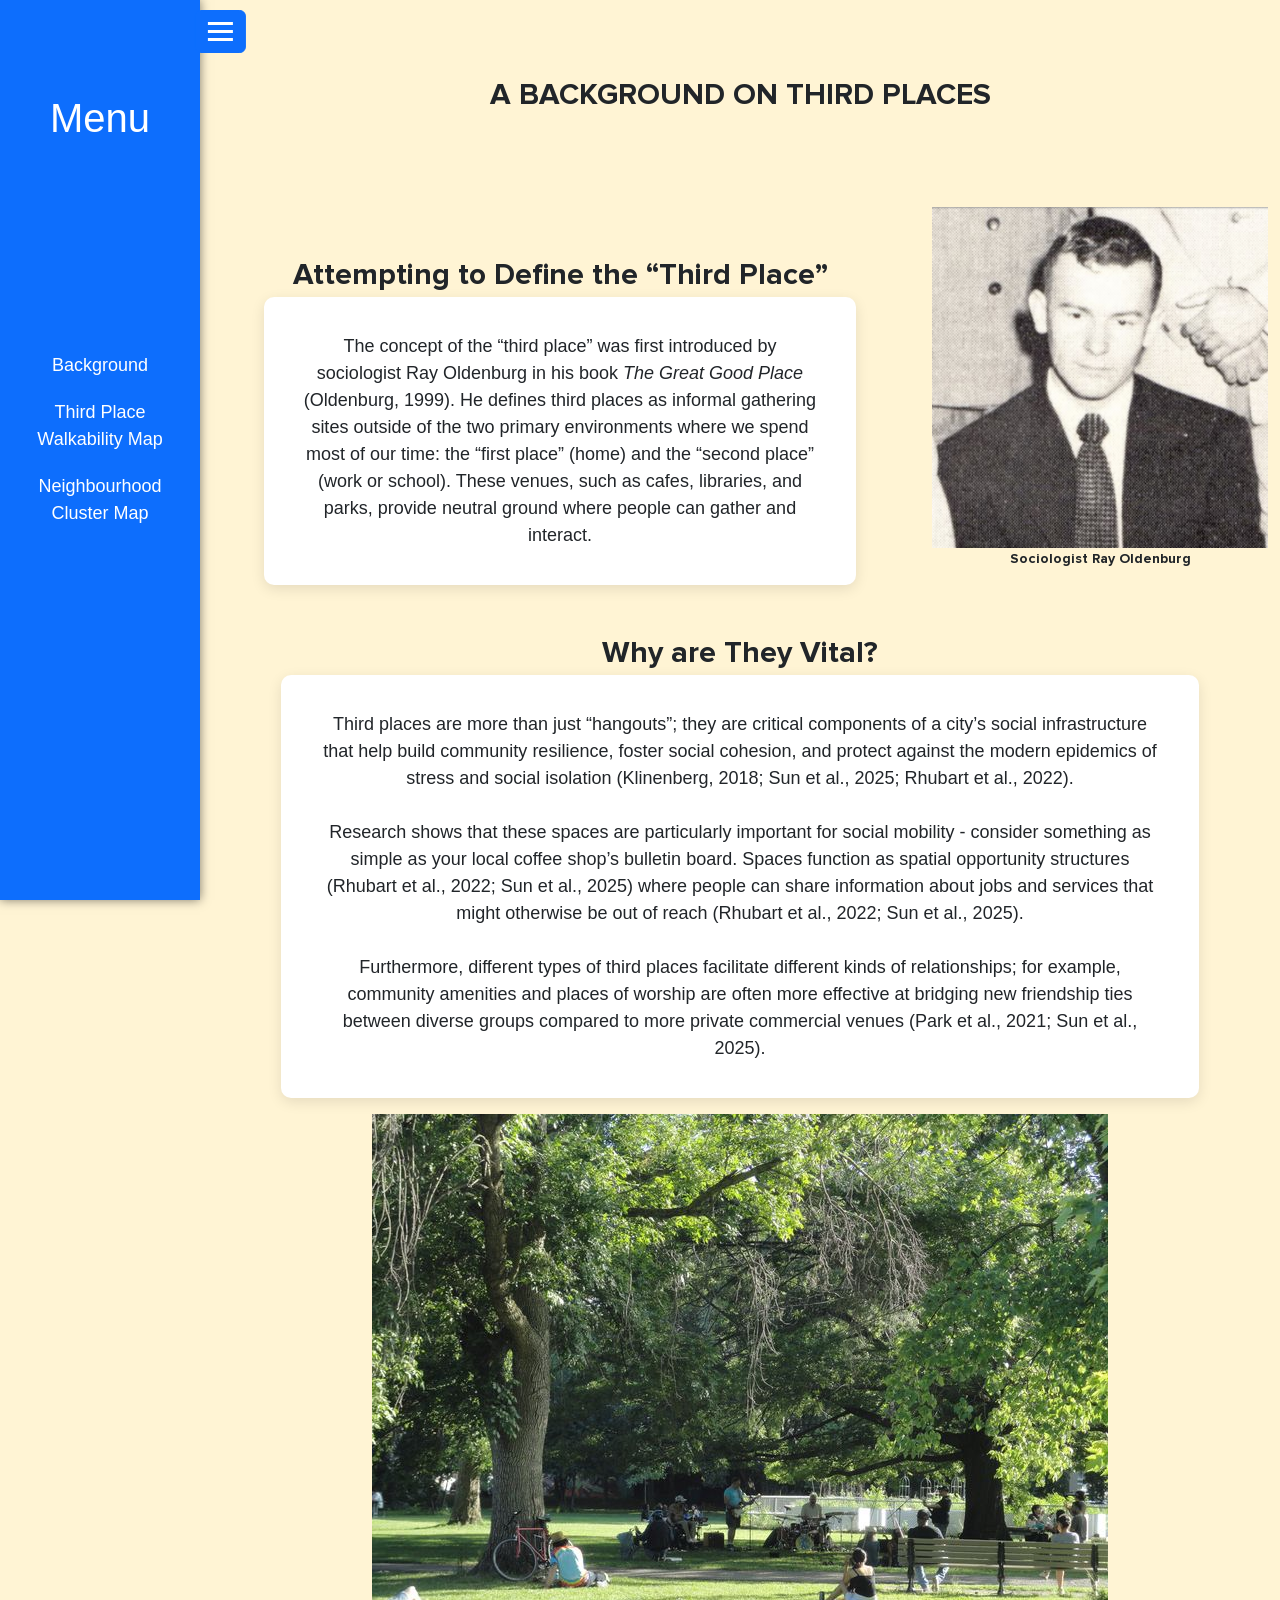
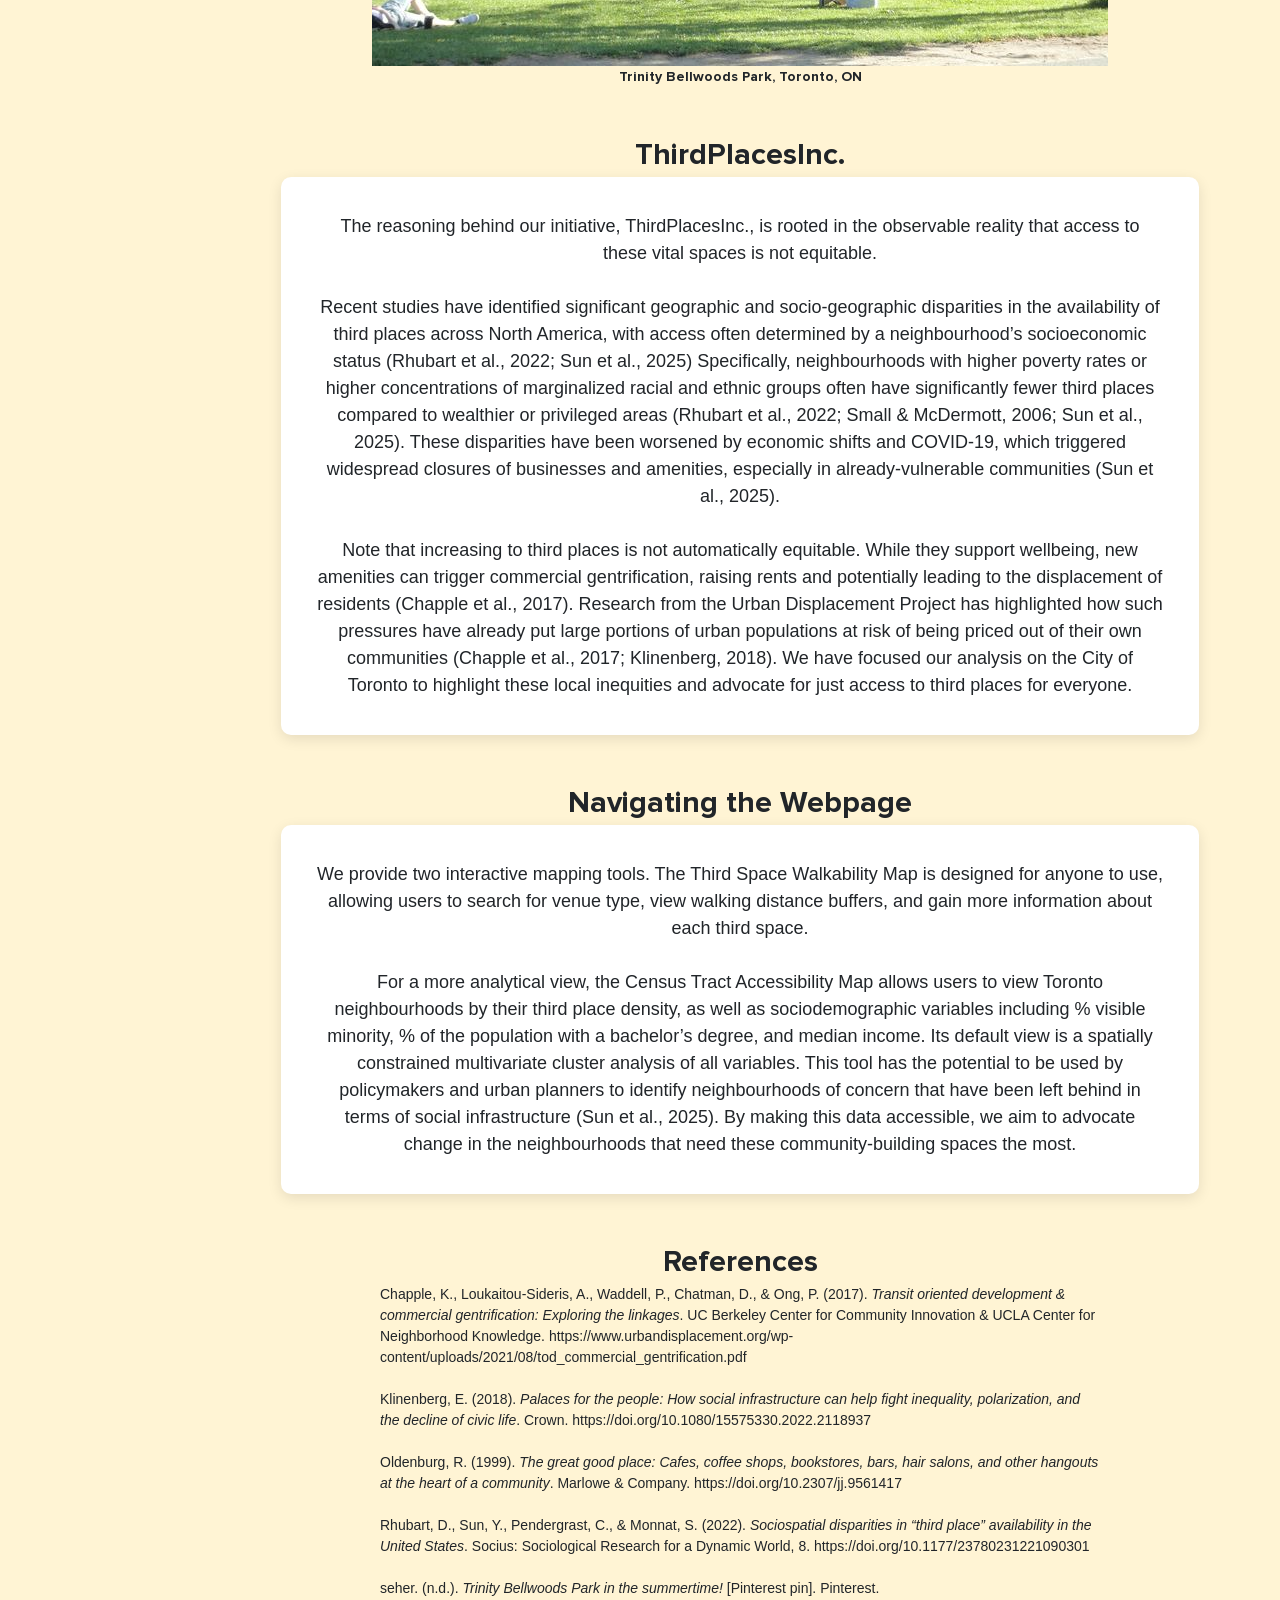
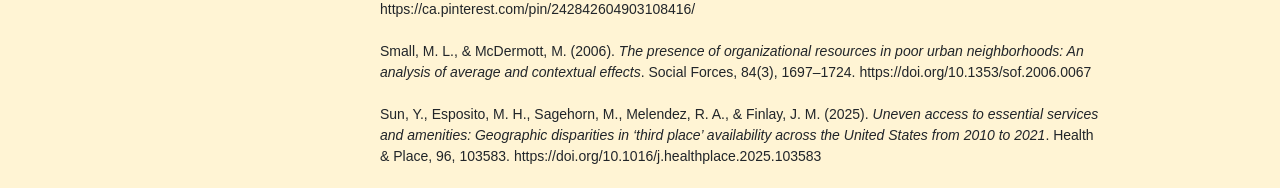
==== commit 2d7ab6d0: "reference changes: font and italics" ====
--- a/index.html
+++ b/index.html
@@ -122,20 +122,14 @@
         </div>
         <div class="background_pg_heading"><br> References </div>
         <div class="background_pg_reference_text">
-            ● Klinenberg, E. (2018). Palaces for the people: How social infrastructure can help fight
-            inequality,
-            polarization, and the decline of civic life. Crown. <br><br>
-            ● Oldenburg, R. (1999). The great good place: Cafes, coffee shops, bookstores, bars, hair salons,
-            and other
-            hangouts at the heart of a community. Marlowe & Company. <br><br>
-            ● Rhubart, D., Sun, Y., Pendergrast, C., & Monnat, S. (2022). Sociospatial disparities in “third
-            place”
-            availability in the United States. Socius: Sociological Research for a Dynamic World, 8. <br><br>
-            ● Sun, Y., Esposito, M. H., Sagehorn, M., Melendez, R. A., & Finlay, J. M. (2025). Uneven access to
-            essential services and amenities: Geographic disparities in ‘third place’ availability across the
-            United
-            States from 2010 to 2021. Health & Place, 96, 103583.
-
+            Chapple, K., Loukaitou-Sideris, A., Waddell, P., Chatman, D., & Ong, P. (2017). <em>Transit oriented development & commercial gentrification: Exploring the linkages</em>. UC Berkeley Center for Community Innovation & UCLA Center for Neighborhood Knowledge. https://www.urbandisplacement.org/wp-content/uploads/2021/08/tod_commercial_gentrification.pdf
+            <br><br>
+            Klinenberg, E. (2018). <em>Palaces for the people: How social infrastructure can help fight inequality, polarization, and the decline of civic life</em>. Crown. https://doi.org/10.1080/15575330.2022.2118937 <br><br>
+            Oldenburg, R. (1999). <em>The great good place: Cafes, coffee shops, bookstores, bars, hair salons, and other hangouts at the heart of a community</em>. Marlowe & Company. https://doi.org/10.2307/jj.9561417 <br><br>
+            Rhubart, D., Sun, Y., Pendergrast, C., & Monnat, S. (2022). <em>Sociospatial disparities in “third place” availability in the United States</em>. Socius: Sociological Research for a Dynamic World, 8. https://doi.org/10.1177/23780231221090301 <br><br>
+            seher. (n.d.). <em>Trinity Bellwoods Park in the summertime!</em> [Pinterest pin]. Pinterest. https://ca.pinterest.com/pin/242842604903108416/ <br><br>
+            Small, M. L., & McDermott, M. (2006). <em>The presence of organizational resources in poor urban neighborhoods: An analysis of average and contextual effects</em>. Social Forces, 84(3), 1697–1724. https://doi.org/10.1353/sof.2006.0067 <br><br>
+            Sun, Y., Esposito, M. H., Sagehorn, M., Melendez, R. A., & Finlay, J. M. (2025). <em>Uneven access to essential services and amenities: Geographic disparities in ‘third place’ availability across the United States from 2010 to 2021</em>. Health & Place, 96, 103583. https://doi.org/10.1016/j.healthplace.2025.103583 <br><br>
         </div>
         <!-- menu button -->
         <div class="btn btn-primary" id="menu_btn">
--- a/css/style.css
+++ b/css/style.css
@@ -133,7 +133,7 @@
 } 
 .background_pg_reference_text {
     font-family: 'Palatino', sans-serif;
-    font-size: 16px;
+    font-size: 14px;
     text-align: left;
     padding-left: 20vh;
     padding-right: 20vh;
@@ -250,6 +250,7 @@
     right: 20px;
     z-index: 100;
     opacity: 1;
+    box-shadow: 0 4px 14px rgba(0,0,0,0.1);
 }
 #cluster-desc-title {
     font-size: 18px;
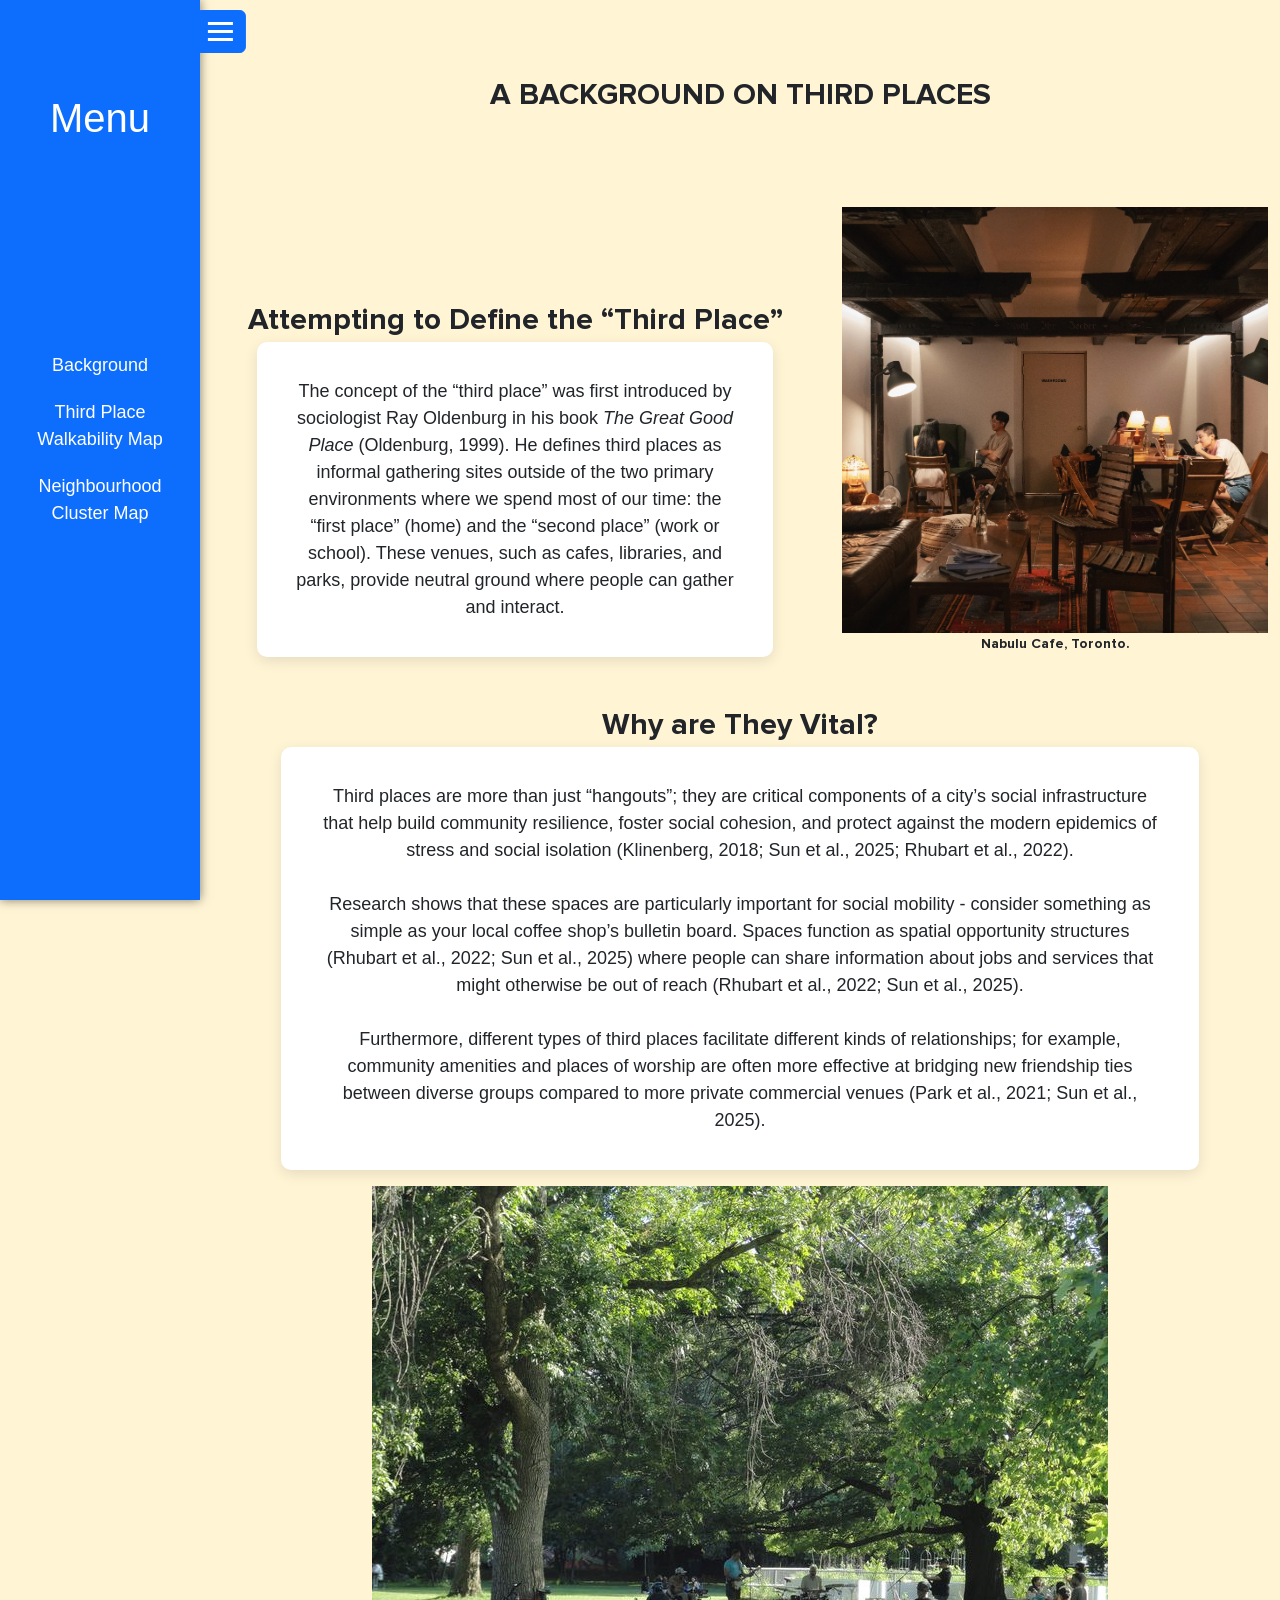
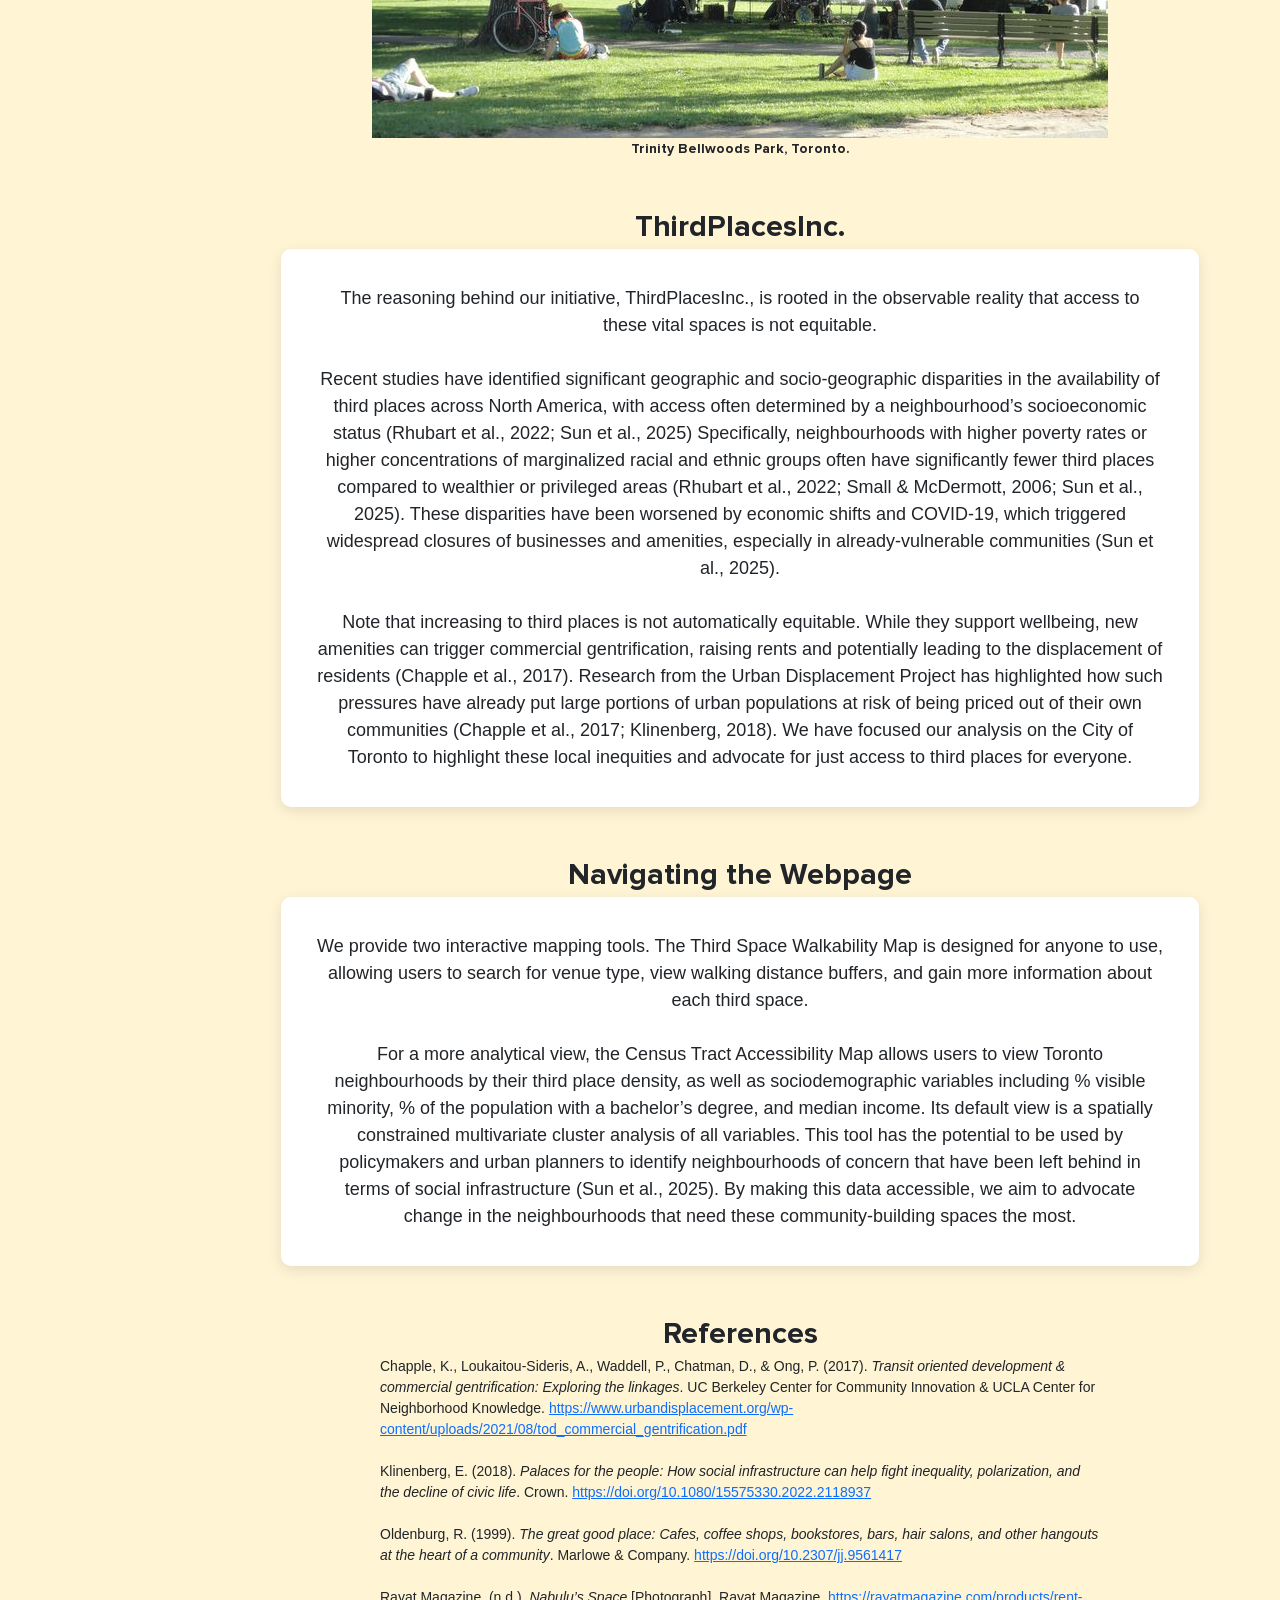
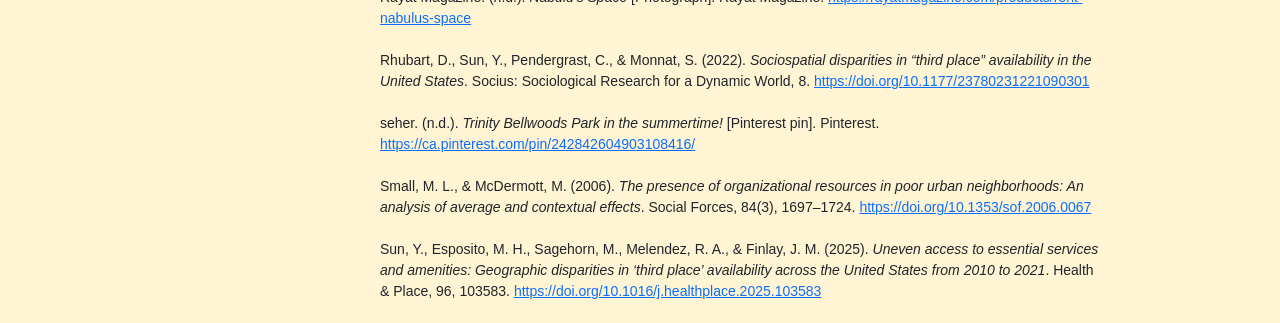
==== commit f511a46b: "finalizations: reference links and images" ====
--- a/index.html
+++ b/index.html
@@ -31,14 +31,14 @@
         <div class="background_pg_title text-center">A BACKGROUND ON THIRD PLACES</div>
 
         <div class="container background-section">
+
+            <!-- ATTEMPTING TO DEFINE THE “THIRD PLACE” -->
             <div class="row align-items-start"> <!-- create row -->
-
                 <!-- left column -->
-                <div class="col-md-8">
+                <div class="col-md-7">
                     <div class="background_pg_heading">
-                        <br> Attempting to Define the “Third Place”
+                        <br><br> Attempting to Define the “Third Place”
                     </div>
-
                     <div class="text-card">
                         <div class="background_pg_text">
                             The concept of the “third place” was first introduced by sociologist Ray Oldenburg in his
@@ -54,19 +54,17 @@
                         </div>
                     </div>
                 </div>
-
                 <!-- right column -->
-                <div class="col-md-4 text-center">
-                    <img src="images/oldenburg.png" class="img-fluid no-radius small-img" alt="Ray Oldenburg">
+                <div class="col-md-5 text-center">
+                    <img src="images/nabulucafe.webp" class="img-fluid no-radius large-img" alt="Nabulu Cafe, Toronto">
                     <div class="img_caption">
-                        Sociologist Ray Oldenburg
+                        Nabulu Cafe, Toronto.
                     </div>
                 </div>
-
-            </div>
-        </div>
-
-
+            </div>
+        </div>
+
+        <!-- WHY ARE THEY VITAL? -->
         <div class="background_pg_heading"> <br> Why are They Vital? </div>
         <div class="text-card">
             <div class="background_pg_text"> Third places are more than just “hangouts”; they are critical components of
@@ -82,9 +80,13 @@
                 between diverse groups compared to more private commercial venues (Park et al., 2021; Sun et al., 2025).
             </div>
         </div>
+
+        <!-- IMAGE: TRINITY BELLWOODS -->
         <img src="images/trinity_bellwoods_2.jpg" class="img-fluid no-radius d-block mx-auto mt-3"
             alt="Image of Trinity Bellwoods Park, Toronto">
-        <div class="img_caption text-center">Trinity Bellwoods Park, Toronto, ON</div>
+        <div class="img_caption text-center">Trinity Bellwoods Park, Toronto.</div>
+
+        <!-- THIRDPLACESINC. -->
         <div class="background_pg_heading"><br> ThirdPlacesInc. </div>
         <div class="text-card">
             <div class="background_pg_text"> The reasoning behind our initiative, ThirdPlacesInc., is rooted in the
@@ -106,6 +108,8 @@
                 Toronto to highlight these local inequities and advocate for just access to third places for everyone.
             </div>
         </div>
+
+        <!-- NAVIGATING THE WEBPAGE -->
         <div class="background_pg_heading"><br> Navigating the Webpage </div>
         <div class="text-card">
             <div class="background_pg_text"> We provide two interactive mapping tools. The Third Space Walkability Map
@@ -120,16 +124,75 @@
                 change in the neighbourhoods that need these community-building spaces the most.
             </div>
         </div>
+
+        <!-- SOURCES -->
         <div class="background_pg_heading"><br> References </div>
         <div class="background_pg_reference_text">
-            Chapple, K., Loukaitou-Sideris, A., Waddell, P., Chatman, D., & Ong, P. (2017). <em>Transit oriented development & commercial gentrification: Exploring the linkages</em>. UC Berkeley Center for Community Innovation & UCLA Center for Neighborhood Knowledge. https://www.urbandisplacement.org/wp-content/uploads/2021/08/tod_commercial_gentrification.pdf
-            <br><br>
-            Klinenberg, E. (2018). <em>Palaces for the people: How social infrastructure can help fight inequality, polarization, and the decline of civic life</em>. Crown. https://doi.org/10.1080/15575330.2022.2118937 <br><br>
-            Oldenburg, R. (1999). <em>The great good place: Cafes, coffee shops, bookstores, bars, hair salons, and other hangouts at the heart of a community</em>. Marlowe & Company. https://doi.org/10.2307/jj.9561417 <br><br>
-            Rhubart, D., Sun, Y., Pendergrast, C., & Monnat, S. (2022). <em>Sociospatial disparities in “third place” availability in the United States</em>. Socius: Sociological Research for a Dynamic World, 8. https://doi.org/10.1177/23780231221090301 <br><br>
-            seher. (n.d.). <em>Trinity Bellwoods Park in the summertime!</em> [Pinterest pin]. Pinterest. https://ca.pinterest.com/pin/242842604903108416/ <br><br>
-            Small, M. L., & McDermott, M. (2006). <em>The presence of organizational resources in poor urban neighborhoods: An analysis of average and contextual effects</em>. Social Forces, 84(3), 1697–1724. https://doi.org/10.1353/sof.2006.0067 <br><br>
-            Sun, Y., Esposito, M. H., Sagehorn, M., Melendez, R. A., & Finlay, J. M. (2025). <em>Uneven access to essential services and amenities: Geographic disparities in ‘third place’ availability across the United States from 2010 to 2021</em>. Health & Place, 96, 103583. https://doi.org/10.1016/j.healthplace.2025.103583 <br><br>
+            Chapple, K., Loukaitou-Sideris, A., Waddell, P., Chatman, D., & Ong, P. (2017).
+            <em>Transit oriented development & commercial gentrification: Exploring the linkages</em>.
+            UC Berkeley Center for Community Innovation & UCLA Center for Neighborhood Knowledge.
+            <a target="_blank"
+                href="https://www.urbandisplacement.org/wp-content/uploads/2021/08/tod_commercial_gentrification.pdf">
+                https://www.urbandisplacement.org/wp-content/uploads/2021/08/tod_commercial_gentrification.pdf
+            </a>
+            <br><br>
+
+            Klinenberg, E. (2018).
+            <em>Palaces for the people: How social infrastructure can help fight inequality, polarization, and the
+                decline of civic life</em>.
+            Crown.
+            <a target="_blank" href="https://doi.org/10.1080/15575330.2022.2118937">
+                https://doi.org/10.1080/15575330.2022.2118937
+            </a>
+            <br><br>
+
+            Oldenburg, R. (1999).
+            <em>The great good place: Cafes, coffee shops, bookstores, bars, hair salons, and other hangouts at the
+                heart of a community</em>.
+            Marlowe & Company.
+            <a target="_blank" href="https://doi.org/10.2307/jj.9561417">
+                https://doi.org/10.2307/jj.9561417
+            </a>
+            <br><br>
+
+            Rayat Magazine. (n.d.). <em>Nabulu’s Space</em> [Photograph]. Rayat Magazine. 
+            <a target="_blank" href="https://rayatmagazine.com/products/rent-nabulus-space">https://rayatmagazine.com/products/rent-nabulus-space
+            </a>
+            <br><br>
+
+            Rhubart, D., Sun, Y., Pendergrast, C., & Monnat, S. (2022).
+            <em>Sociospatial disparities in “third place” availability in the United States</em>.
+            Socius: Sociological Research for a Dynamic World, 8.
+            <a target="_blank" href="https://doi.org/10.1177/23780231221090301">
+                https://doi.org/10.1177/23780231221090301
+            </a>
+            <br><br>
+
+            seher. (n.d.).
+            <em>Trinity Bellwoods Park in the summertime!</em> [Pinterest pin].
+            Pinterest.
+            <a target="_blank" href="https://ca.pinterest.com/pin/242842604903108416/">
+                https://ca.pinterest.com/pin/242842604903108416/
+            </a>
+            <br><br>
+
+            Small, M. L., & McDermott, M. (2006).
+            <em>The presence of organizational resources in poor urban neighborhoods: An analysis of average and
+                contextual effects</em>.
+            Social Forces, 84(3), 1697–1724.
+            <a target="_blank" href="https://doi.org/10.1353/sof.2006.0067">
+                https://doi.org/10.1353/sof.2006.0067
+            </a>
+            <br><br>
+
+            Sun, Y., Esposito, M. H., Sagehorn, M., Melendez, R. A., & Finlay, J. M. (2025).
+            <em>Uneven access to essential services and amenities: Geographic disparities in ‘third place’ availability
+                across the United States from 2010 to 2021</em>.
+            Health & Place, 96, 103583.
+            <a target="_blank" href="https://doi.org/10.1016/j.healthplace.2025.103583">
+                https://doi.org/10.1016/j.healthplace.2025.103583
+            </a>
+            <br><br>
         </div>
         <!-- menu button -->
         <div class="btn btn-primary" id="menu_btn">
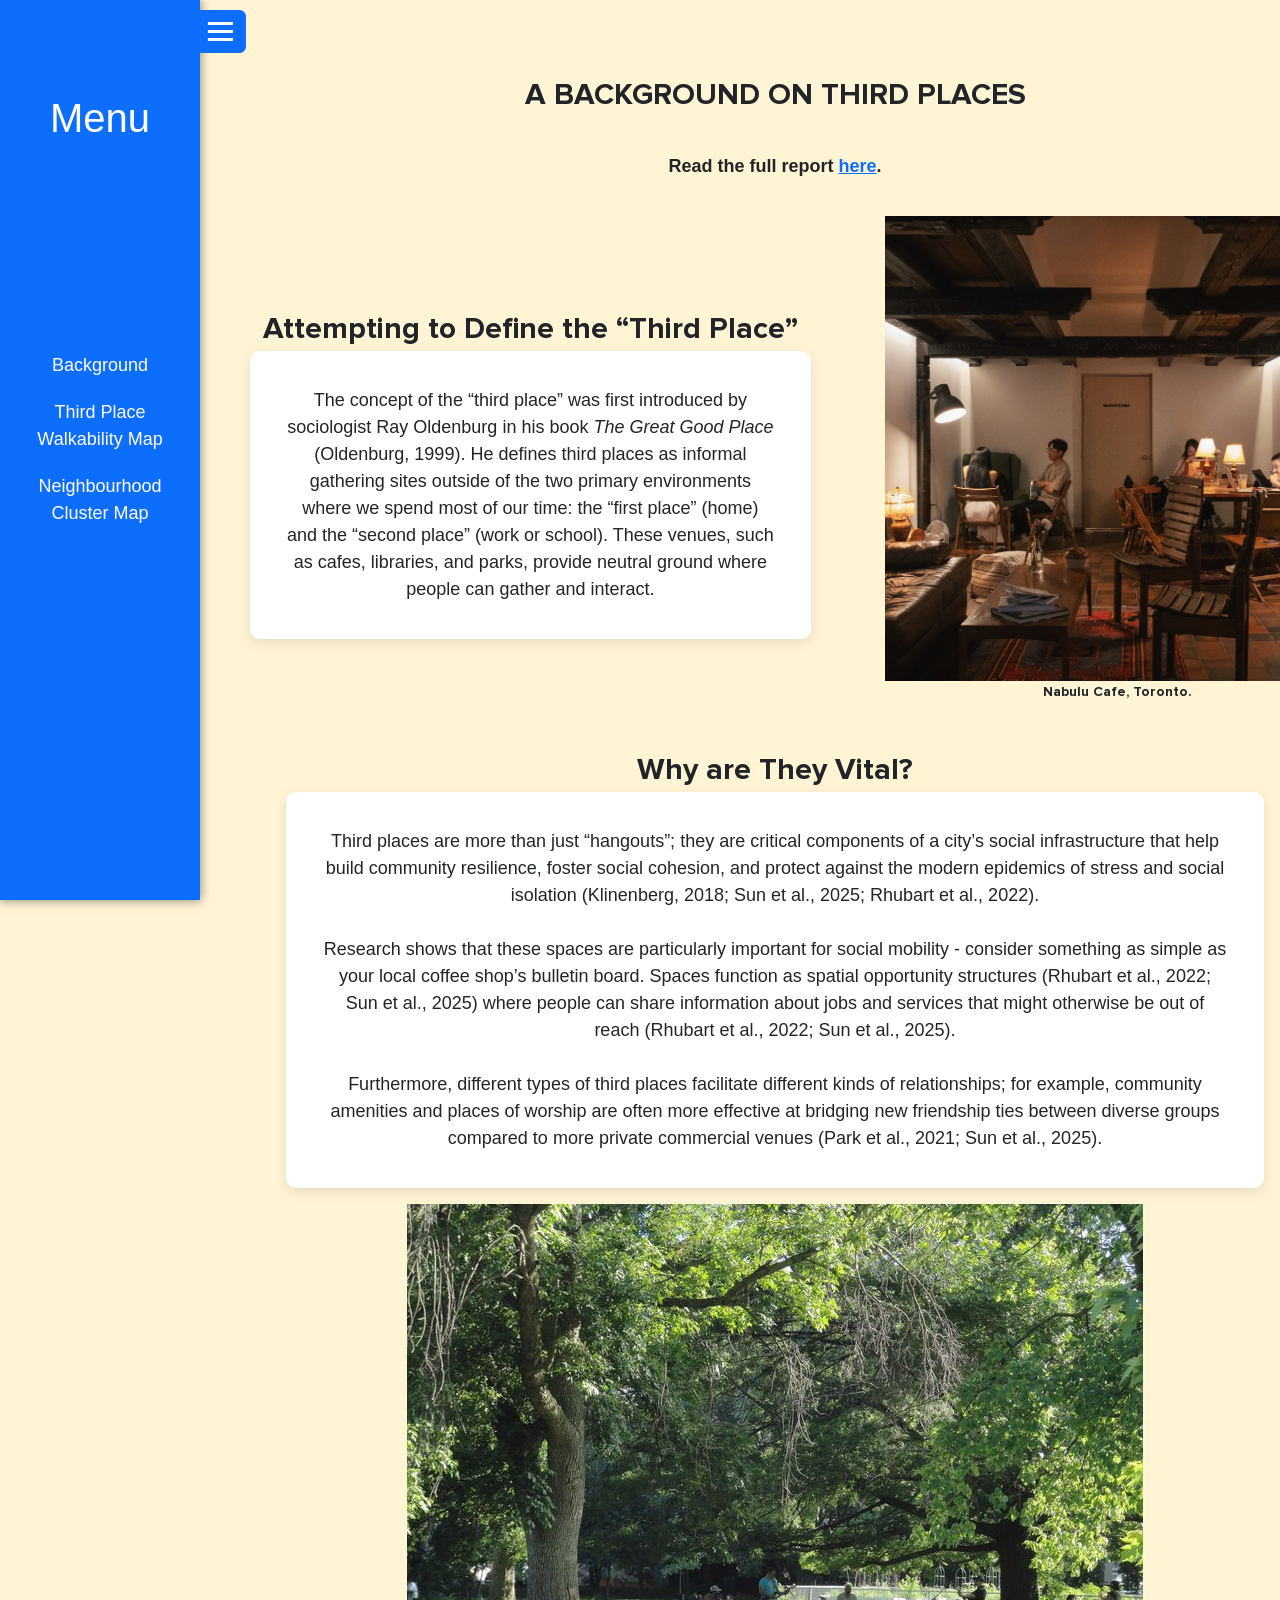
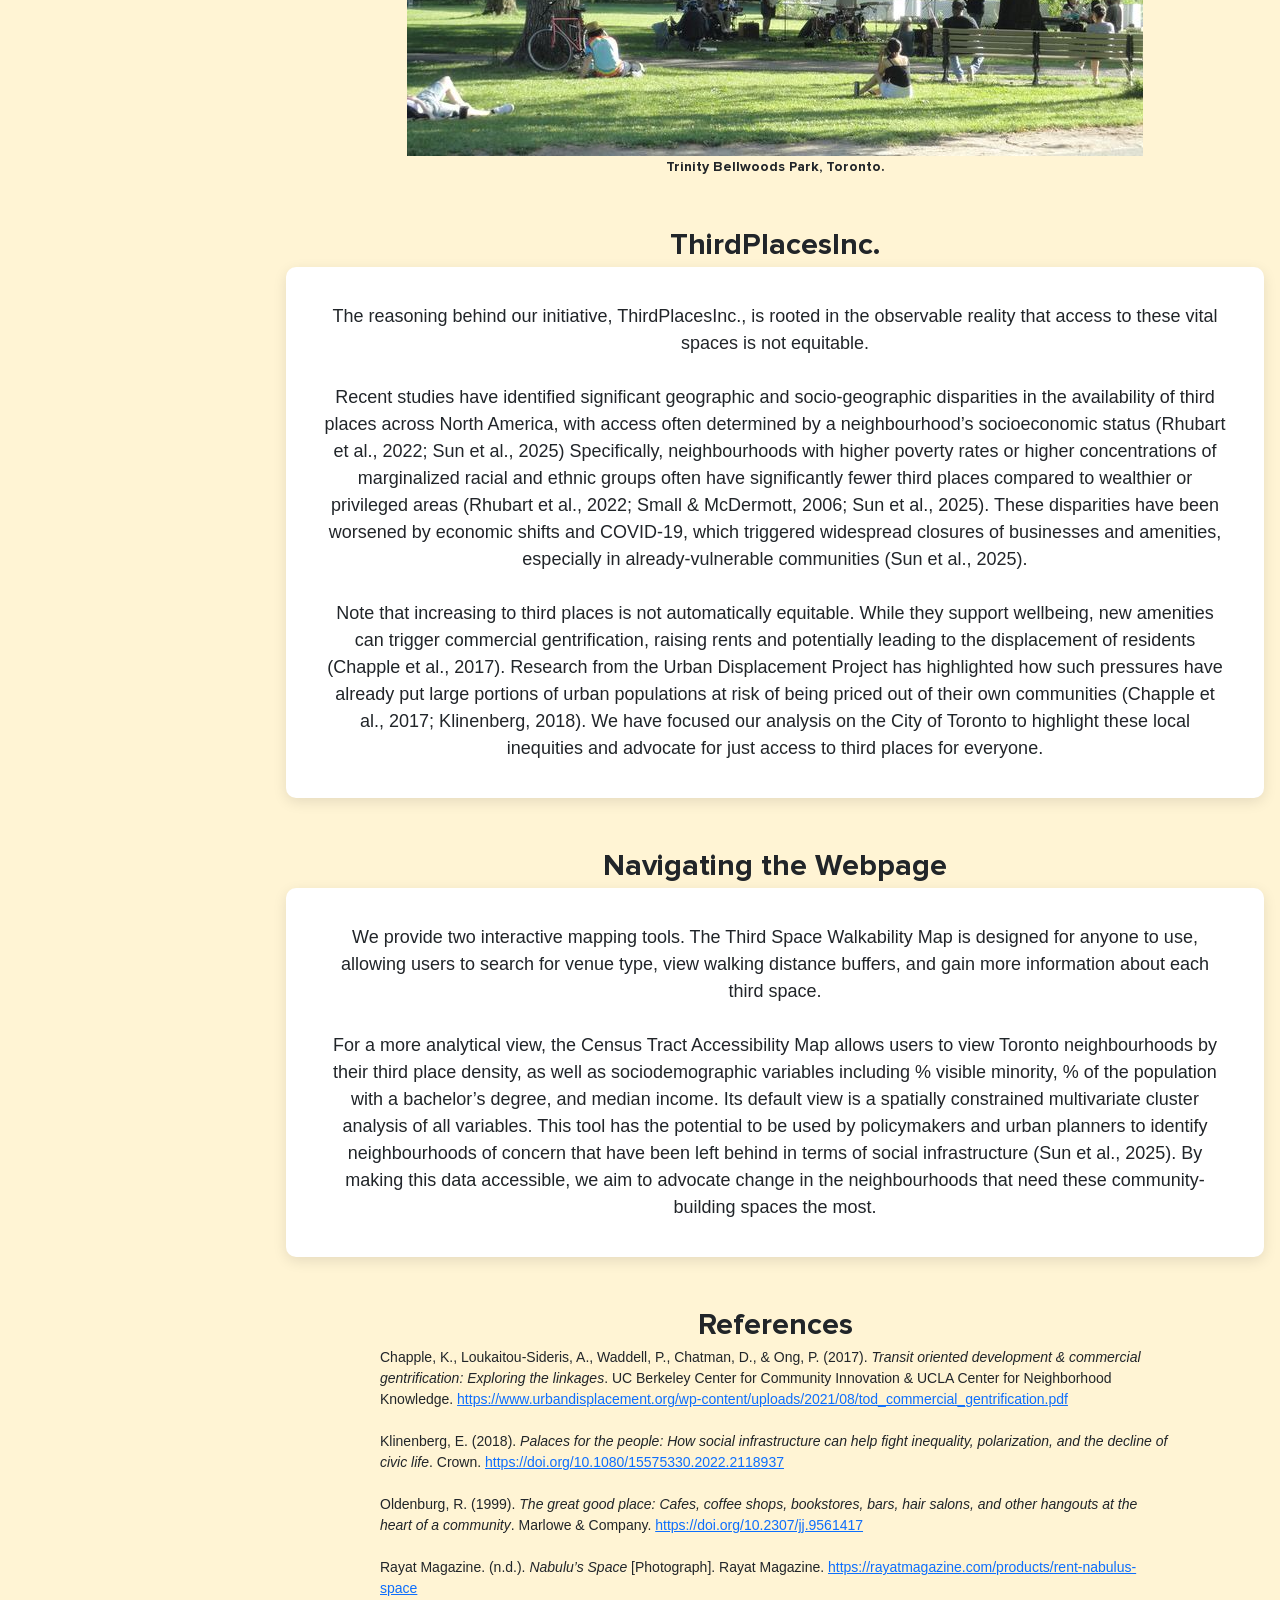
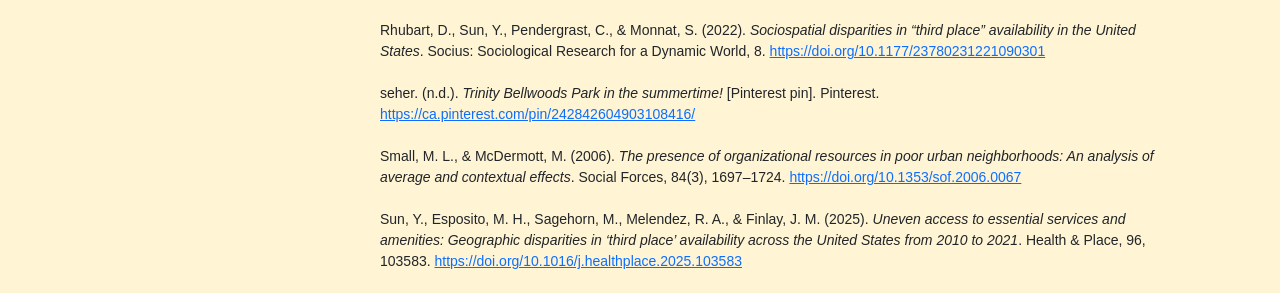
==== commit cbc0143c: "added report link" ====
--- a/index.html
+++ b/index.html
@@ -30,36 +30,38 @@
         <!-- title for this page -->
         <div class="background_pg_title text-center">A BACKGROUND ON THIRD PLACES</div>
 
-        <div class="container background-section">
-
-            <!-- ATTEMPTING TO DEFINE THE “THIRD PLACE” -->
-            <div class="row align-items-start"> <!-- create row -->
-                <!-- left column -->
-                <div class="col-md-7">
-                    <div class="background_pg_heading">
-                        <br><br> Attempting to Define the “Third Place”
-                    </div>
-                    <div class="text-card">
-                        <div class="background_pg_text">
-                            The concept of the “third place” was first introduced by sociologist Ray Oldenburg in his
-                            book
-                            <em>The Great Good Place</em> (Oldenburg, 1999). He defines third places as informal
-                            gathering
-                            sites
-                            outside of the two primary environments where we spend most of our time: the “first place”
-                            (home)
-                            and the “second place” (work or school). These venues, such as cafes, libraries, and
-                            parks, provide
-                            neutral ground where people can gather and interact.
-                        </div>
+        <!-- REPORT LINK -->
+        <div class="background_pg_text"><b> Read the full report
+                <a target="_blank" href="https://docs.google.com/document/d/1CK95_PHV2IAnYB2oWWRnJZaofs76v4ojcRxlcRMHgWo/edit?usp=sharing">here</a>.</b>
+        </div>
+
+        <!-- ATTEMPTING TO DEFINE THE “THIRD PLACE” -->
+        <div class="row align-items-start"> <!-- create row -->
+            <!-- left column -->
+            <div class="col-md-7">
+                <div class="background_pg_heading">
+                    <br><br> Attempting to Define the “Third Place”
+                </div>
+                <div class="text-card">
+                    <div class="background_pg_text">
+                        The concept of the “third place” was first introduced by sociologist Ray Oldenburg in his
+                        book
+                        <em>The Great Good Place</em> (Oldenburg, 1999). He defines third places as informal
+                        gathering
+                        sites
+                        outside of the two primary environments where we spend most of our time: the “first place”
+                        (home)
+                        and the “second place” (work or school). These venues, such as cafes, libraries, and
+                        parks, provide
+                        neutral ground where people can gather and interact.
                     </div>
                 </div>
-                <!-- right column -->
-                <div class="col-md-5 text-center">
-                    <img src="images/nabulucafe.webp" class="img-fluid no-radius large-img" alt="Nabulu Cafe, Toronto">
-                    <div class="img_caption">
-                        Nabulu Cafe, Toronto.
-                    </div>
+            </div>
+            <!-- right column -->
+            <div class="col-md-5 text-center">
+                <img src="images/nabulucafe.webp" class="img-fluid no-radius large-img" alt="Nabulu Cafe, Toronto">
+                <div class="img_caption">
+                    Nabulu Cafe, Toronto.
                 </div>
             </div>
         </div>
@@ -155,8 +157,9 @@
             </a>
             <br><br>
 
-            Rayat Magazine. (n.d.). <em>Nabulu’s Space</em> [Photograph]. Rayat Magazine. 
-            <a target="_blank" href="https://rayatmagazine.com/products/rent-nabulus-space">https://rayatmagazine.com/products/rent-nabulus-space
+            Rayat Magazine. (n.d.). <em>Nabulu’s Space</em> [Photograph]. Rayat Magazine.
+            <a target="_blank"
+                href="https://rayatmagazine.com/products/rent-nabulus-space">https://rayatmagazine.com/products/rent-nabulus-space
             </a>
             <br><br>
 
--- a/css/style.css
+++ b/css/style.css
@@ -52,6 +52,11 @@
     transform: translateX(-10%); /* Adjust the position so button looks like a "pulltab" from menu */
     z-index: 6; /* Keep it behind the menu, but above other content */
 }
+/* Keep menu button same colour on hover */
+#menu_btn:hover {
+    background-color: #0d6efd;
+    border-color: #0d6efd;
+}
 #menu_btn span
 {
     display: block;
@@ -64,6 +69,9 @@
 {
     font-family: 'Montserrat', sans-serif;
     color: white;
+    flex-shrink: 0;
+    font-size: 40px;
+    flex-shrink: 0; /* prevents menu text from shrinking when window is resized */
 }
 .menu_link
 {
@@ -74,6 +82,7 @@
     padding: 10px 0;
     font-size: 18px;
     white-space: nowrap;   /* prevents menu text from re-wrapping on open/close*/
+    flex-shrink: 0;
 }
 .menu_link:hover
 {
@@ -128,9 +137,6 @@
     text-align: center;
     padding: 4vh 4vh;
 }
-.background-section {
-    margin-top: 90px;
-} 
 .background_pg_reference_text {
     font-family: 'Palatino', sans-serif;
     font-size: 14px;
@@ -298,6 +304,7 @@
     margin-top: 5px;
     bottom: 0;
     width: 100%;
+    z-index: -5;
 }
 .map_container_cluster {
     position: absolute;
@@ -306,6 +313,7 @@
     margin-top: 5px;
     bottom: 0;
     width: 100%;
+    z-index: -5;
 }
 
 #layer_toggle
@@ -495,7 +503,7 @@
     margin: 0 auto; /* centers the text card */
 }
 
-/* ------------ MAP CONTROLS POSITIONING ---------------- */
+/* ------------ GENERAL POSITIONING ---------------- */
 /* Shift Mapbox controls when menu is open */
 .mapboxgl-ctrl-top-right {
     right: 10px;
@@ -513,3 +521,7 @@
     overflow-x: hidden;
 }
 
+/* prevents awkard placement when window is resized */
+#main {
+    min-width: 1150px;
+}
